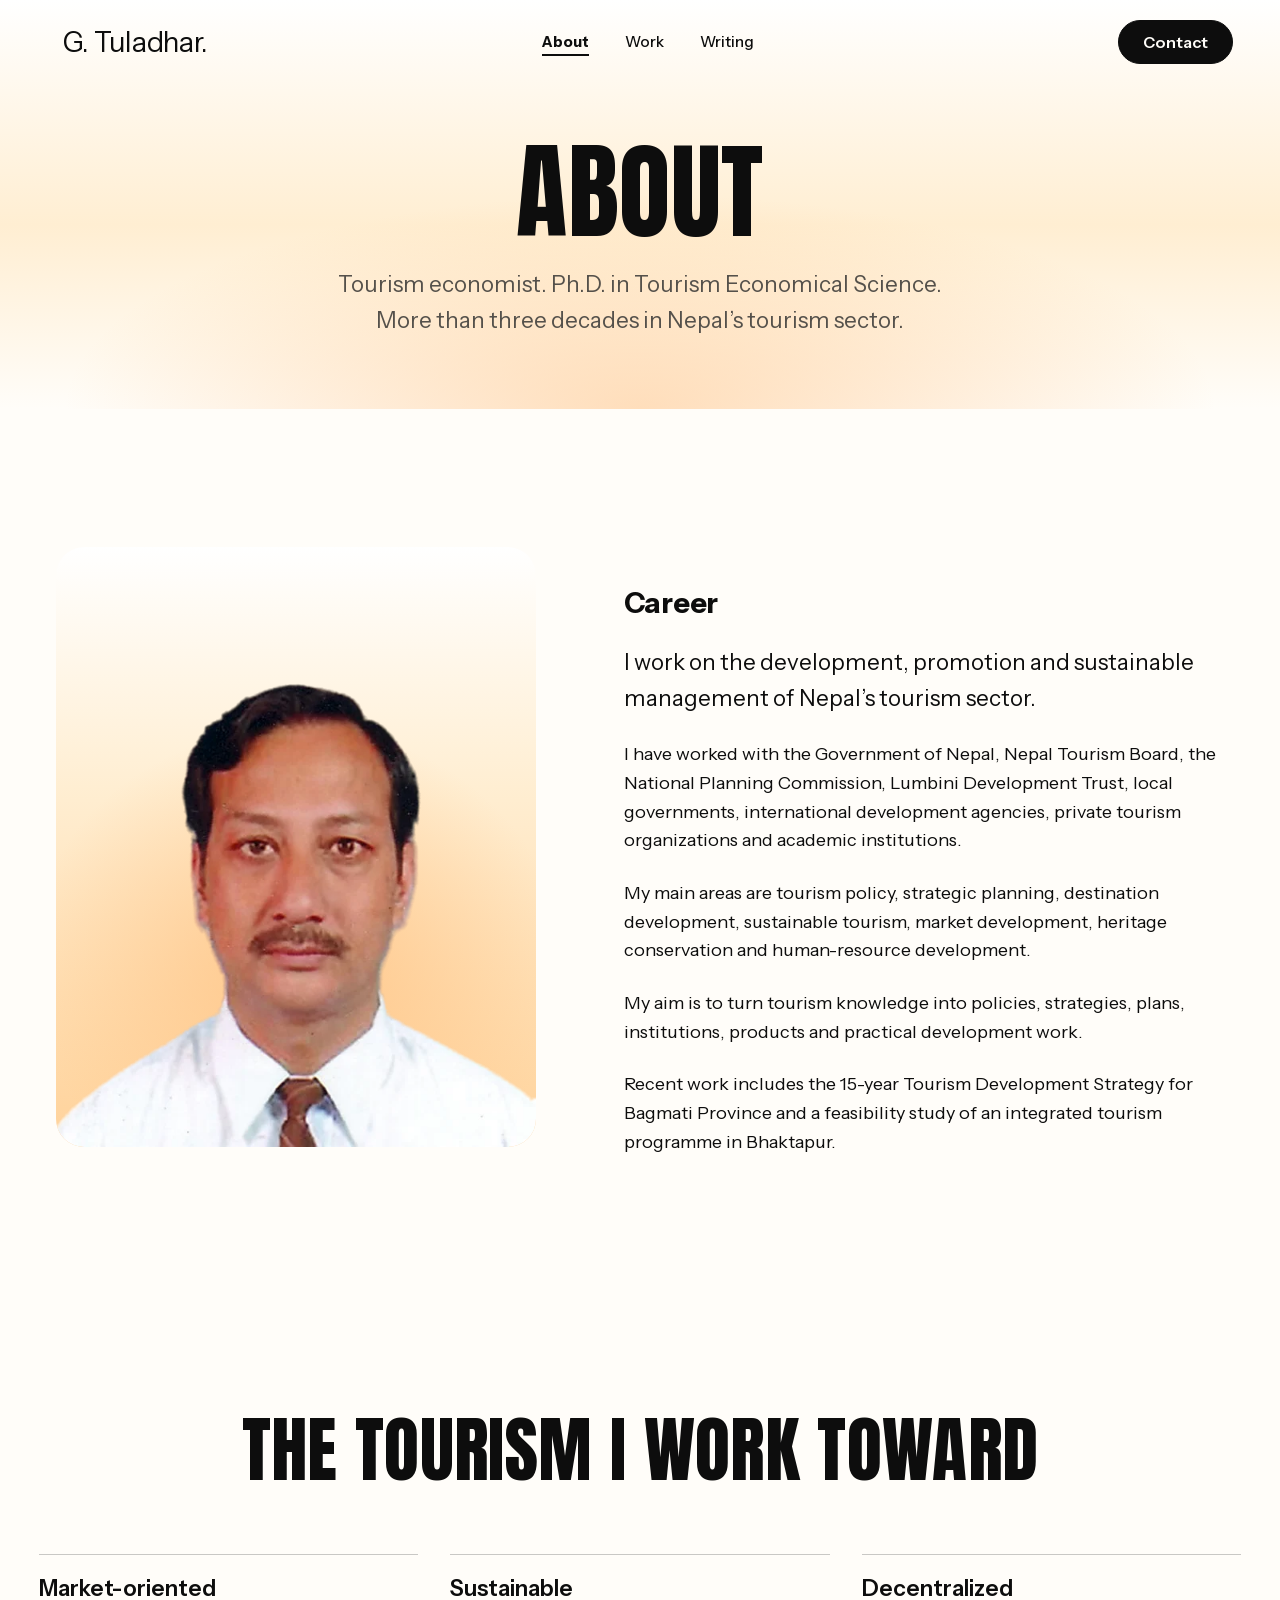
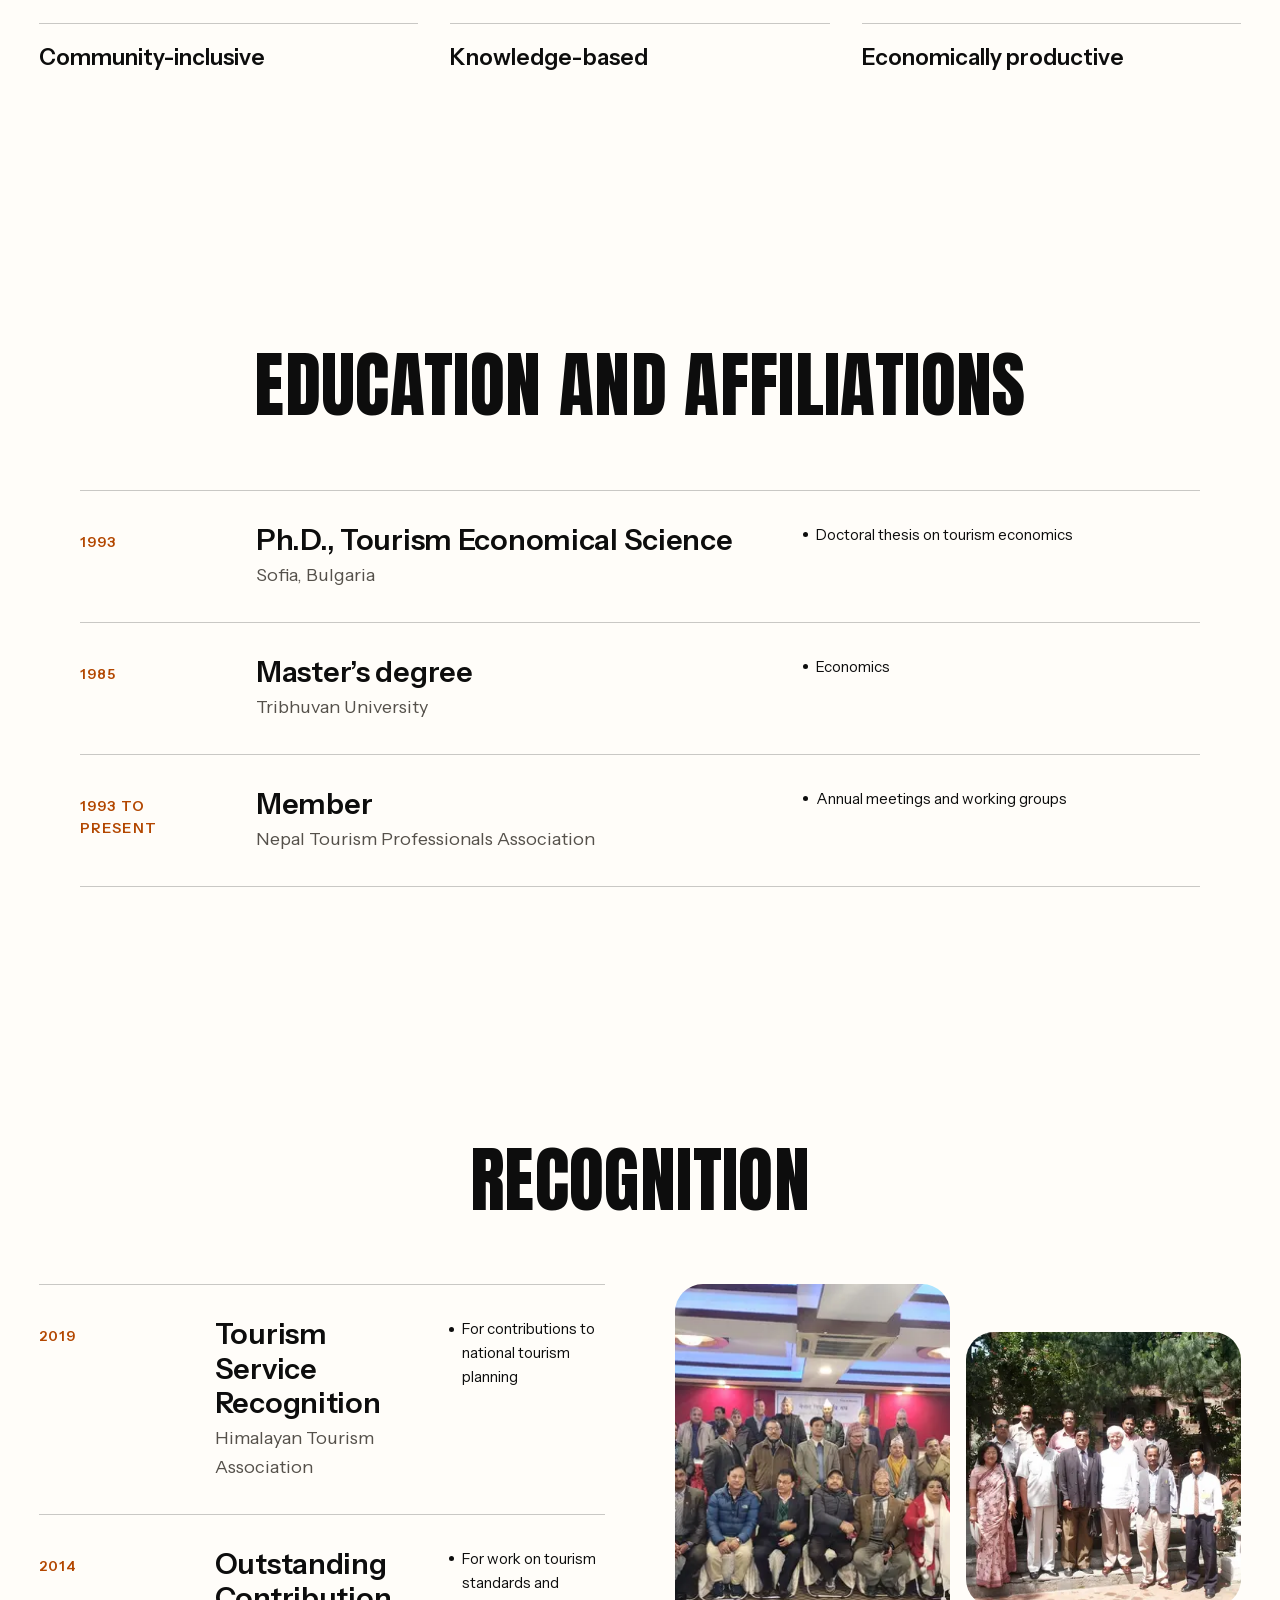
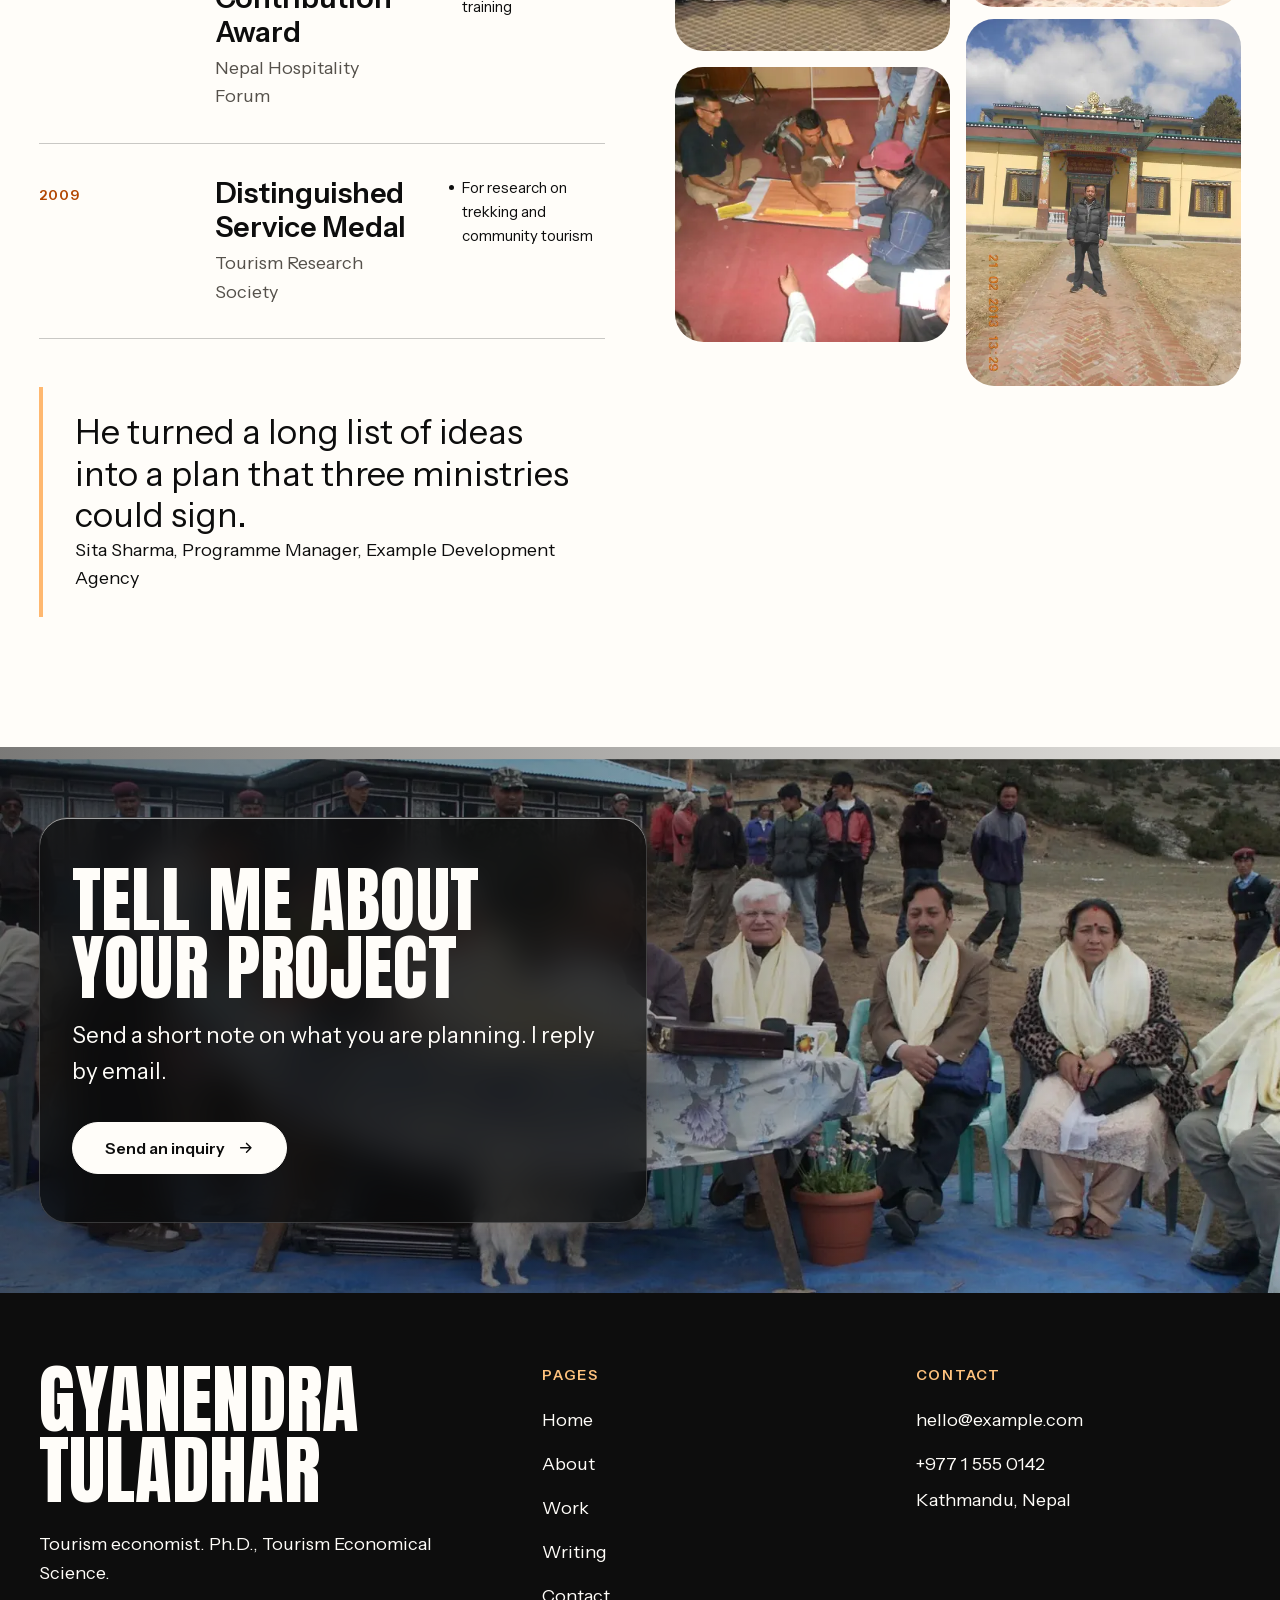
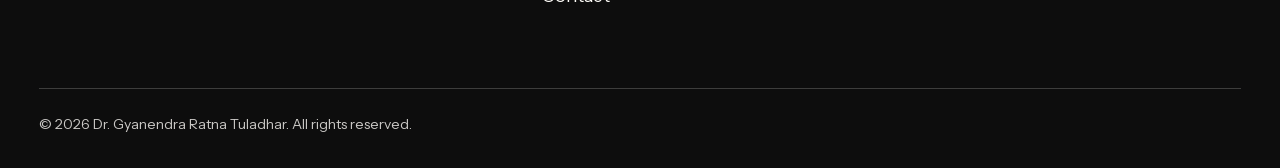
==== about.html @ 7f2c8883 "Created portfolio site" ====
<!doctype html>
<html lang="en">
<head>
<meta charset="utf-8">
<meta name="viewport" content="width=device-width, initial-scale=1">
<title>About | Dr. Gyanendra Ratna Tuladhar</title>
<meta name="description" content="Profile of Dr. Gyanendra Ratna Tuladhar, tourism economist. Ph.D. in Tourism Economical Science, more than three decades in Nepal&#x27;s tourism sector.">
<link rel="canonical" href="https://www.example.com/about.html">
<meta name="theme-color" content="#fbf6e6">
<meta property="og:type" content="website">
<meta property="og:site_name" content="Dr. Gyanendra Ratna Tuladhar">
<meta property="og:title" content="About | Dr. Gyanendra Ratna Tuladhar">
<meta property="og:description" content="Profile of Dr. Gyanendra Ratna Tuladhar, tourism economist. Ph.D. in Tourism Economical Science, more than three decades in Nepal&#x27;s tourism sector.">
<meta property="og:url" content="https://www.example.com/about.html">
<meta property="og:image" content="https://www.example.com/assets/images/og-image.jpg">
<meta property="og:image:width" content="1200">
<meta property="og:image:height" content="630">
<meta property="og:image:alt" content="Dr. Gyanendra Ratna Tuladhar, tourism economist">
<meta name="twitter:card" content="summary_large_image">
<meta name="twitter:title" content="About | Dr. Gyanendra Ratna Tuladhar">
<meta name="twitter:description" content="Profile of Dr. Gyanendra Ratna Tuladhar, tourism economist. Ph.D. in Tourism Economical Science, more than three decades in Nepal&#x27;s tourism sector.">
<meta name="twitter:image" content="https://www.example.com/assets/images/og-image.jpg">
<link rel="icon" href="favicon.ico" sizes="48x48">
<link rel="icon" href="assets/images/favicon.svg" type="image/svg+xml">
<link rel="apple-touch-icon" href="assets/images/apple-touch-icon.png">
<link rel="manifest" href="site.webmanifest">
<link rel="preload" href="assets/fonts/anton-400.woff2" as="font" type="font/woff2" crossorigin>
<link rel="preload" href="assets/fonts/instrument-sans-var.woff2" as="font" type="font/woff2" crossorigin>
<link rel="stylesheet" href="assets/css/tokens.css">
<link rel="stylesheet" href="assets/css/base.css">
<link rel="stylesheet" href="assets/css/layout.css">
<link rel="stylesheet" href="assets/css/components.css">
<link rel="stylesheet" href="assets/css/sections.css">
<link rel="stylesheet" href="assets/css/utilities.css">
<script>document.documentElement.classList.add("js");</script>
<!-- DEMO: sameAs, alumniOf and the example.com domain are placeholders. Replace before launch. -->
<script type="application/ld+json">
{
  "@context": "https://schema.org",
  "@graph": [
    {
      "@type": "Person",
      "@id": "https://www.example.com/#person",
      "name": "Gyanendra Ratna Tuladhar",
      "honorificPrefix": "Dr.",
      "jobTitle": "Tourism economist",
      "image": "https://www.example.com/assets/images/portrait-600.jpg",
      "url": "https://www.example.com/",
      "sameAs": [
        "https://www.linkedin.com/"
      ],
      "alumniOf": {
        "@type": "EducationalOrganization",
        "name": "University in Sofia, Bulgaria"
      },
      "knowsAbout": [
        "Tourism economics",
        "Tourism policy and planning",
        "Ecotourism",
        "Sustainable tourism",
        "Heritage tourism",
        "Destination development",
        "Tourism market research"
      ]
    },
    {
      "@type": "WebSite",
      "@id": "https://www.example.com/#website",
      "url": "https://www.example.com/",
      "name": "Dr. Gyanendra Ratna Tuladhar",
      "inLanguage": "en",
      "publisher": {
        "@id": "https://www.example.com/#person"
      }
    },
    {
      "@type": "AboutPage",
      "@id": "https://www.example.com/about.html#page",
      "url": "https://www.example.com/about.html",
      "name": "About",
      "isPartOf": {
        "@id": "https://www.example.com/#website"
      },
      "about": {
        "@id": "https://www.example.com/#person"
      }
    }
  ]
}
</script>
</head>
<body>
<a class="skip-link" href="#main">Skip to content</a>

<!-- WP: header.php -->
<header class="site-header">
  <div class="site-header__bar">
    <a class="logo" href="index.html" aria-label="G. Tuladhar, home">G. Tuladhar.</a>
    <button class="nav-toggle" type="button" aria-expanded="false" aria-controls="site-menu" data-nav-toggle>
      <span class="nav-toggle__bars" aria-hidden="true"></span>
      <span data-nav-label>Menu</span>
    </button>
    <nav class="nav" id="site-menu" aria-label="Main" data-nav>
      <ul class="nav__list">
          <li><a class="nav__link" href="about.html" aria-current="page">About</a></li>
          <li><a class="nav__link" href="work.html">Work</a></li>
          <li><a class="nav__link" href="writing.html">Writing</a></li>
      </ul>
      <a class="btn btn--primary nav__cta" href="contact.html">Contact</a>
    </nav>
  </div>
</header>
<!-- /WP: header.php -->

<main id="main">

<!-- WP: template-part: page-hero -->
<section class="page-hero">
  <div class="container">
    <h1>About</h1>
    <p class="page-hero__lead">Tourism economist. Ph.D. in Tourism Economical Science. More than three decades in Nepal&rsquo;s tourism sector.</p>
    
  </div>
</section>

<section class="section" aria-labelledby="bio-title">
  <div class="container">
    <div class="bio">
      <div class="portrait-card" data-reveal>
        <picture><source type="image/webp" srcset="assets/images/portrait-cutout-600.webp 600w, assets/images/portrait-cutout-1000.webp 1000w" sizes="(min-width: 960px) 30rem, 90vw"><img class="" src="assets/images/portrait-cutout-600.png" width="1000" height="990" alt="Portrait of Dr. Gyanendra Ratna Tuladhar" loading="lazy" decoding="async"></picture>
      </div>
      <div class="prose prose--left" data-reveal>
        <h2 id="bio-title">Career</h2>
        <p class="lead">I work on the development, promotion and sustainable management of Nepal&rsquo;s tourism sector.</p>
        <p>I have worked with the Government of Nepal, Nepal Tourism Board, the National Planning Commission, Lumbini Development Trust, local governments, international development agencies, private tourism organizations and academic institutions.</p>
        <p>My main areas are tourism policy, strategic planning, destination development, sustainable tourism, market development, heritage conservation and human-resource development.</p>
        <p>My aim is to turn tourism knowledge into policies, strategies, plans, institutions, products and practical development work.</p>
        <p>Recent work includes the 15-year Tourism Development Strategy for Bagmati Province and a feasibility study of an integrated tourism programme in Bhaktapur.</p>
      </div>
    </div>
  </div>
</section>

<section class="section" aria-labelledby="model-title">
  <div class="container">
    <div class="section-head" data-reveal>
      <h2 id="model-title">The tourism I work toward</h2>
    </div>
    <ul class="principles" data-reveal-group>
      <li>Market-oriented</li>
      <li>Sustainable</li>
      <li>Decentralized</li>
      <li>Community-inclusive</li>
      <li>Knowledge-based</li>
      <li>Economically productive</li>
    </ul>
  </div>
</section>

<section class="section" aria-labelledby="education-title">
  <div class="container container--narrow">
    <div class="section-head" data-reveal>
      <h2 id="education-title">Education and affiliations</h2>
    </div>
    <!-- WP: dynamic (education loop) -->
<ol class="exp" data-reveal-group>
  <li class="exp__row">
    <p class="exp__period"><!-- DEMO -->1993</p>
    <div>
      <h3 class="exp__role">Ph.D., Tourism Economical Science</h3>
      <p class="exp__org">Sofia, Bulgaria</p>
    </div>
    <ul class="exp__tags">
      <li>Doctoral thesis on tourism economics</li>
    </ul>
  </li>
  <li class="exp__row">
    <p class="exp__period"><!-- DEMO -->1985</p>
    <div>
      <h3 class="exp__role">Master&rsquo;s degree</h3>
      <p class="exp__org">Tribhuvan University</p>
    </div>
    <ul class="exp__tags">
      <li>Economics</li>
    </ul>
  </li>
  <li class="exp__row">
    <p class="exp__period"><!-- DEMO -->1993 to present</p>
    <div>
      <h3 class="exp__role">Member</h3>
      <p class="exp__org">Nepal Tourism Professionals Association</p>
    </div>
    <ul class="exp__tags">
      <li>Annual meetings and working groups</li>
    </ul>
  </li>
</ol>
  </div>
</section>

<section class="section" aria-labelledby="recognition-title">
  <div class="container">
    <div class="section-head" data-reveal>
      <h2 id="recognition-title">Recognition</h2>
    </div>
    <div class="recognition">
      <div>
        <!-- WP: dynamic (recognition loop) -->
<ol class="exp" data-reveal-group>
  <li class="exp__row">
    <p class="exp__period"><!-- DEMO -->2019</p>
    <div>
      <h3 class="exp__role">Tourism Service Recognition</h3>
      <p class="exp__org">Himalayan Tourism Association</p>
    </div>
    <ul class="exp__tags">
      <li>For contributions to national tourism planning</li>
    </ul>
  </li>
  <li class="exp__row">
    <p class="exp__period"><!-- DEMO -->2014</p>
    <div>
      <h3 class="exp__role">Outstanding Contribution Award</h3>
      <p class="exp__org">Nepal Hospitality Forum</p>
    </div>
    <ul class="exp__tags">
      <li>For work on tourism standards and training</li>
    </ul>
  </li>
  <li class="exp__row">
    <p class="exp__period"><!-- DEMO -->2009</p>
    <div>
      <h3 class="exp__role">Distinguished Service Medal</h3>
      <p class="exp__org">Tourism Research Society</p>
    </div>
    <ul class="exp__tags">
      <li>For research on trekking and community tourism</li>
    </ul>
  </li>
</ol>
        <!-- WP: dynamic (testimonials) -->
        <figure class="quote" data-reveal>
          <blockquote><p><!-- DEMO -->He turned a long list of ideas into a plan that three ministries could sign.</p></blockquote>
          <figcaption><!-- DEMO -->Sita Sharma, <!-- DEMO -->Programme Manager, Example Development Agency</figcaption>
        </figure>
      </div>
      <div class="mosaic" data-reveal-group>
        <figure class="figure"><picture><source type="image/webp" srcset="assets/images/agm-group-480.webp 480w, assets/images/agm-group-960.webp 960w, assets/images/agm-group-1600.webp 1600w" sizes="(min-width: 960px) 22vw, 45vw"><img src="assets/images/agm-group-960.jpg" width="1600" height="1200" alt="Large group posing together in a meeting hall" loading="lazy" decoding="async"></picture></figure>
        <figure class="figure"><picture><source type="image/webp" srcset="assets/images/garden-group-480.webp 480w, assets/images/garden-group-960.webp 960w, assets/images/garden-group-1600.webp 1600w" sizes="(min-width: 960px) 22vw, 45vw"><img src="assets/images/garden-group-960.jpg" width="1600" height="1200" alt="Group of men and women standing in a garden" loading="lazy" decoding="async"></picture></figure>
        <figure class="figure"><picture><source type="image/webp" srcset="assets/images/planning-cards-480.webp 480w, assets/images/planning-cards-960.webp 960w, assets/images/planning-cards-1600.webp 1600w" sizes="(min-width: 960px) 22vw, 45vw"><img src="assets/images/planning-cards-960.jpg" width="1600" height="1200" alt="Participants arranging cards on the floor during a planning session" loading="lazy" decoding="async"></picture></figure>
        <figure class="figure"><picture><source type="image/webp" srcset="assets/images/monastery-front-480.webp 480w, assets/images/monastery-front-960.webp 960w, assets/images/monastery-front-1200.webp 1200w" sizes="(min-width: 960px) 22vw, 45vw"><img src="assets/images/monastery-front-960.jpg" width="1200" height="1600" alt="Man standing in front of a monastery building" loading="lazy" decoding="async"></picture></figure>
      </div>
    </div>
  </div>
</section>

<!-- WP: template-part: cta-band -->
<section class="cta on-dark" aria-labelledby="cta-title">
  <div class="cta__bg" aria-hidden="true">
    <picture><source type="image/webp" srcset="assets/images/mountain-ceremony-480.webp 480w, assets/images/mountain-ceremony-960.webp 960w, assets/images/mountain-ceremony-1600.webp 1600w" sizes="100vw"><img src="assets/images/mountain-ceremony-960.jpg" width="1600" height="1200" alt="" loading="lazy" decoding="async"></picture>
  </div>
  <div class="container">
    <div class="cta__panel glass glass--dark" data-reveal>
      <h2 id="cta-title">Tell me about your project</h2>
      <p>Send a short note on what you are planning. I reply by email.</p>
      <a class="btn btn--cream" href="contact.html">Send an inquiry <svg class="btn__arrow" viewBox="0 0 24 24" fill="none" stroke="currentColor" stroke-width="2" stroke-linecap="round" stroke-linejoin="round" aria-hidden="true"><path d="M5 12h14M13 6l6 6-6 6"/></svg></a>
    </div>
  </div>
</section>

</main>

<!-- WP: footer.php -->
<footer class="site-footer">
  <div class="container">
    <div class="site-footer__grid">
      <div>
        <p class="site-footer__name">Gyanendra<br>Tuladhar</p>
        <p class="u-mt-5">Tourism economist. Ph.D., Tourism Economical Science.</p>
      </div>
      <div>
        <p class="site-footer__title">Pages</p>
        <ul class="site-footer__list">
          <li><a href="index.html">Home</a></li>
          <li><a href="about.html">About</a></li>
          <li><a href="work.html">Work</a></li>
          <li><a href="writing.html">Writing</a></li>
          <li><a href="contact.html">Contact</a></li>
        </ul>
      </div>
      <div>
        <p class="site-footer__title">Contact</p>
        <!-- WP: dynamic (contact details) -->
        <ul class="site-footer__list">
          <li><a href="mailto:hello@example.com"><!-- DEMO -->hello@example.com</a></li>
          <li><a href="tel:+97715550142"><!-- DEMO -->+977 1 555 0142</a></li>
          <li><!-- DEMO -->Kathmandu, Nepal</li>
        </ul>
      </div>
    </div>
    <p class="site-footer__legal">&copy; 2026 Dr. Gyanendra Ratna Tuladhar. All rights reserved.</p>
  </div>
</footer>
<!-- /WP: footer.php -->

<script src="assets/js/nav.js" defer></script>
<script src="assets/js/reveal.js" defer></script>
<script src="assets/js/motion.js" defer></script>
</body>
</html>
---- assets/css/tokens.css ----
/* tokens.css: every color, size, space, radius and motion value lives here. */

@font-face {
  font-family: "Anton";
  src: url("../fonts/anton-400.woff2") format("woff2");
  font-weight: 400;
  font-style: normal;
  font-display: swap;
}

@font-face {
  font-family: "Instrument Sans";
  src: url("../fonts/instrument-sans-var.woff2") format("woff2");
  font-weight: 400 700;
  font-style: normal;
  font-display: swap;
}

:root {
  /* Color: white canvas, black ink and a saffron glow, as in the reference */
  --c-ink: #0d0d0d;
  --c-ink-soft: #55514b;
  --c-cream: #fffdf9;
  --c-cream-2: #fbf3e6;
  --c-glow-1: #ffeed2;
  --c-glow-2: #ffd29a;
  --c-glow-3: #ffb870;
  --c-butter: #ffc27d;
  --c-accent: #b34700;
  --c-line: rgba(13, 13, 13, 0.12);
  --c-line-strong: rgba(13, 13, 13, 0.22);
  --c-focus: #0d0d0d;
  --c-error: #a3170f;
  --c-success: #1d5c2f;

  /* Glass: opacity is set high enough to keep text at 4.5:1 or better over snow, sky or dark photos */
  --glass-light: rgba(255, 253, 249, 0.72);
  --glass-light-solid: #fbf6ec;
  --glass-dark: rgba(13, 13, 13, 0.74);
  --glass-dark-solid: #1b1a18;
  --glass-border-light: rgba(255, 255, 255, 0.75);
  --glass-border-dark: rgba(255, 255, 255, 0.18);
  --glass-blur: blur(18px) saturate(1.4);
  --glass-shadow: 0 1px 0 rgba(255, 255, 255, 0.6) inset, 0 6px 20px rgba(60, 30, 0, 0.08), 0 20px 48px rgba(60, 30, 0, 0.1);

  /* Type families */
  --font-display: "Anton", "Impact", "Arial Narrow Bold", sans-serif;
  --font-accent: var(--font-text);
  --font-text: "Instrument Sans", system-ui, -apple-system, "Segoe UI", sans-serif;

  /* Type scale (fluid) */
  --fs-caption: 0.875rem;
  --fs-body: clamp(1rem, 0.96rem + 0.2vw, 1.125rem);
  --fs-lead: clamp(1.125rem, 1.04rem + 0.45vw, 1.4rem);
  --fs-h3: clamp(1.3rem, 1.15rem + 0.8vw, 1.9rem);
  --fs-h2: clamp(2.5rem, 1.6rem + 3.6vw, 4.75rem);
  --fs-h1-page: clamp(3.25rem, 1.8rem + 6vw, 7rem);
  --fs-hello: clamp(2.6rem, 0.5rem + 9.8vw, 10.5rem);
  --fs-name: clamp(2.9rem, 0.8rem + 8.2vw, 6.75rem);
  --fs-role: clamp(1.9rem, 1rem + 3.6vw, 3.9rem);
  --fs-stat: clamp(3.5rem, 2rem + 4.6vw, 6rem);
  --fs-num: clamp(2.75rem, 2rem + 2.4vw, 4rem);

  --lh-tight: 0.95;
  --lh-body: 1.6;
  --measure: 66ch;

  /* Spacing (4px base) */
  --s-1: 0.25rem;
  --s-2: 0.5rem;
  --s-3: 0.75rem;
  --s-4: 1rem;
  --s-5: 1.5rem;
  --s-6: 2rem;
  --s-7: 3rem;
  --s-8: clamp(3rem, 2rem + 3vw, 5.5rem);
  --s-9: clamp(4.5rem, 2.5rem + 7vw, 9rem);
  --gutter: clamp(1rem, 0.5rem + 2.4vw, 3rem);
  --container: 1360px;

  /* Radii */
  --r-sm: 8px;
  --r-md: 16px;
  --r-lg: 28px;
  --r-arch: 999px 999px 24px 24px;
  --r-pill: 999px;

  /* Motion */
  --ease-out: cubic-bezier(0.23, 1, 0.32, 1);
  --ease-in-out: cubic-bezier(0.77, 0, 0.175, 1);
  --dur-micro: 140ms;
  --dur-ui: 200ms;
  --dur-reveal: 800ms;
  --reveal-shift: 40px;

  /* Layout */
  --header-h: 72px;
  --tap: 44px;
}
---- assets/css/base.css ----
/* base.css: reset, element defaults, focus, reduced motion. */

*,
*::before,
*::after {
  box-sizing: border-box;
}

html {
  -webkit-text-size-adjust: 100%;
  text-size-adjust: 100%;
  scroll-padding-top: calc(var(--header-h) + var(--s-5));
}

body {
  margin: 0;
  min-height: 100vh;
  background: var(--c-cream);
  color: var(--c-ink);
  font-family: var(--font-text);
  font-size: var(--fs-body);
  line-height: var(--lh-body);
  -webkit-font-smoothing: antialiased;
  text-rendering: optimizeLegibility;
  overflow-x: clip;
}

body.is-menu-open {
  overflow: hidden;
}

h1,
h2,
h3,
h4,
p,
ul,
ol,
figure,
blockquote,
dl,
dd {
  margin: 0;
}

ul,
ol {
  padding: 0;
  list-style: none;
}

h1,
h2 {
  font-family: var(--font-display);
  font-weight: 400;
  text-transform: uppercase;
  line-height: var(--lh-tight);
  letter-spacing: 0.005em;
}

h3,
h4 {
  font-family: var(--font-text);
  font-weight: 600;
  line-height: 1.2;
  letter-spacing: -0.01em;
}

h3 {
  font-size: var(--fs-h3);
}

img,
picture,
svg {
  display: block;
  max-width: 100%;
}

img {
  height: auto;
}

a {
  color: inherit;
  text-decoration: none;
}

button,
input,
select,
textarea {
  font: inherit;
  color: inherit;
}

button {
  cursor: pointer;
}

:focus-visible {
  outline: 3px solid var(--c-focus);
  outline-offset: 3px;
  border-radius: 4px;
}

.on-dark :focus-visible,
.glass--dark :focus-visible {
  outline-color: var(--c-cream);
}

::selection {
  background: var(--c-butter);
  color: var(--c-ink);
}

[hidden] {
  display: none !important;
}

/* Scroll reveal: content stays visible unless the .js class is present */
.js [data-reveal],
.js [data-reveal-group] > * {
  opacity: 0;
  transform: translateY(var(--reveal-shift));
  transition: opacity var(--dur-reveal) var(--ease-out), transform var(--dur-reveal) var(--ease-out);
}

.js [data-reveal].is-visible,
.js [data-reveal-group].is-visible > * {
  opacity: 1;
  transform: none;
}

.js [data-reveal-group] > :nth-child(2) { transition-delay: 120ms; }
.js [data-reveal-group] > :nth-child(3) { transition-delay: 240ms; }
.js [data-reveal-group] > :nth-child(4) { transition-delay: 360ms; }
.js [data-reveal-group] > :nth-child(5) { transition-delay: 480ms; }
.js [data-reveal-group] > :nth-child(n + 6) { transition-delay: 600ms; }

@media (prefers-reduced-motion: reduce) {
  html {
    scroll-behavior: auto;
  }

  *,
  *::before,
  *::after {
    animation-duration: 0.01ms !important;
    animation-delay: 0s !important;
    animation-iteration-count: 1 !important;
    scroll-behavior: auto !important;
  }

  .js [data-reveal],
  .js [data-reveal-group] > * {
    transform: none;
    transition: opacity 120ms var(--ease-out);
    transition-delay: 0ms;
  }
}
---- assets/css/layout.css ----
/* layout.css: containers, spacing and page-level grids. No component styling here. */

.container {
  width: 100%;
  max-width: calc(var(--container) + var(--gutter) * 2);
  margin-inline: auto;
  padding-inline: var(--gutter);
}

.container--narrow {
  max-width: calc(1120px + var(--gutter) * 2);
}

.section {
  padding-block: var(--s-9);
  position: relative;
}

.section--tight {
  padding-block: var(--s-8);
}

.section--sand {
  background: var(--c-cream-2);
}

/* Footer layout */
.site-footer__grid {
  display: grid;
  gap: var(--s-7);
}

@media (min-width: 880px) {
  .site-footer__grid {
    grid-template-columns: 1.4fr 1fr 1fr;
    align-items: start;
  }
}
---- assets/css/components.css ----
/* components.css: reusable parts. Each block maps to a WordPress template part. */

/* ---------- Skip link ---------- */
.skip-link {
  position: fixed;
  top: var(--s-3);
  left: var(--s-3);
  z-index: 100;
  padding: var(--s-3) var(--s-5);
  min-height: var(--tap);
  background: var(--c-ink);
  color: var(--c-cream);
  border-radius: var(--r-pill);
  font-weight: 600;
  transform: translateY(-200%);
}

.skip-link:focus {
  transform: none;
}

/* ---------- Glass surface ---------- */
.glass {
  position: relative;
  background: var(--glass-light-solid);
  border: 1px solid var(--glass-border-light);
  box-shadow: var(--glass-shadow);
  border-radius: var(--r-md);
}

.glass--dark {
  background: var(--glass-dark-solid);
  border-color: var(--glass-border-dark);
  color: var(--c-cream);
}

@supports (backdrop-filter: blur(1px)) or (-webkit-backdrop-filter: blur(1px)) {
  .glass {
    background: var(--glass-light);
    -webkit-backdrop-filter: var(--glass-blur);
    backdrop-filter: var(--glass-blur);
  }

  .glass--dark {
    background: var(--glass-dark);
  }
}

/* ---------- Buttons and links ---------- */
.btn {
  display: inline-flex;
  align-items: center;
  justify-content: center;
  gap: var(--s-3);
  min-height: 52px;
  padding: 0 var(--s-6);
  border: 1px solid var(--c-ink);
  border-radius: var(--r-pill);
  font-weight: 600;
  font-size: 1rem;
  line-height: 1;
  white-space: nowrap;
  transition: transform var(--dur-micro) var(--ease-out);
}

.btn:active {
  transform: scale(0.97);
}

.btn--primary {
  background: var(--c-ink);
  color: var(--c-cream);
}

.btn--primary .btn__arrow {
  transition: transform var(--dur-ui) var(--ease-out);
}

.btn--ghost {
  background: transparent;
  color: inherit;
  border-color: currentColor;
}

.btn--cream {
  background: var(--c-cream);
  color: var(--c-ink);
  border-color: var(--c-cream);
}

.btn[disabled],
.btn[aria-disabled="true"] {
  opacity: 0.6;
  cursor: progress;
}

.link {
  position: relative;
  display: inline-flex;
  align-items: center;
  gap: var(--s-2);
  min-height: var(--tap);
  font-weight: 600;
}

.link::after {
  content: "";
  position: absolute;
  left: 0;
  right: 0;
  bottom: 9px;
  height: 1.5px;
  background: currentColor;
  transform-origin: left center;
  transform: scaleX(0.35);
  transition: transform var(--dur-ui) var(--ease-out);
}

.link:focus-visible::after {
  transform: scaleX(1);
}

.btn__arrow,
.link__arrow {
  width: 1.1em;
  height: 1.1em;
  flex: none;
}

@media (hover: hover) and (pointer: fine) {
  .btn--primary:hover,
  .btn--ghost:hover,
  .btn--cream:hover {
    transform: translateY(-2px);
  }

  .btn--primary:hover .btn__arrow {
    transform: translateX(4px);
  }

  .btn:active {
    transform: scale(0.97);
  }

  .link:hover::after {
    transform: scaleX(1);
  }
}

/* ---------- Header and navigation ---------- */
.site-header {
  position: sticky;
  top: 0;
  z-index: 50;
  padding: var(--s-3) var(--gutter) 0;
}

.site-header__bar {
  position: relative;
  display: flex;
  align-items: center;
  justify-content: space-between;
  gap: var(--s-4);
  max-width: var(--container);
  min-height: 60px;
  margin-inline: auto;
  padding: var(--s-2) var(--s-2) var(--s-2) var(--s-5);
}

/* Glass lives on a pseudo-element so the fixed mobile menu is not trapped inside a filtered ancestor.
   It is transparent at the top of the page and fades in once the page scrolls. */
.site-header__bar::before {
  content: "";
  position: absolute;
  inset: 0;
  z-index: 0;
  border-radius: var(--r-pill);
  background: var(--glass-light-solid);
  border: 1px solid var(--glass-border-light);
  box-shadow: var(--glass-shadow);
  opacity: 0;
  transition: opacity var(--dur-ui) var(--ease-out);
}

@supports (backdrop-filter: blur(1px)) or (-webkit-backdrop-filter: blur(1px)) {
  .site-header__bar::before {
    background: var(--glass-light);
    -webkit-backdrop-filter: var(--glass-blur);
    backdrop-filter: var(--glass-blur);
  }
}

.site-header.is-scrolled .site-header__bar::before,
html:not(.js) .site-header__bar::before {
  opacity: 1;
}

.logo {
  position: relative;
  z-index: 2;
  display: inline-flex;
  align-items: center;
  min-height: var(--tap);
  font-family: var(--font-accent);
  font-style: normal;
  font-size: 1.75rem;
  line-height: 1;
  letter-spacing: -0.01em;
}

.nav-toggle {
  position: relative;
  z-index: 2;
  display: inline-flex;
  align-items: center;
  gap: var(--s-2);
  min-width: var(--tap);
  min-height: var(--tap);
  padding: 0 var(--s-4);
  border: 1px solid var(--c-ink);
  border-radius: var(--r-pill);
  background: transparent;
  font-weight: 600;
  transition: transform var(--dur-micro) var(--ease-out);
}

.nav-toggle:active {
  transform: scale(0.97);
}

.nav-toggle__bars {
  position: relative;
  display: block;
  width: 18px;
  height: 10px;
}

.nav-toggle__bars::before,
.nav-toggle__bars::after {
  content: "";
  position: absolute;
  left: 0;
  right: 0;
  height: 2px;
  background: currentColor;
  transition: transform var(--dur-ui) var(--ease-out);
}

.nav-toggle__bars::before { top: 0; }
.nav-toggle__bars::after { bottom: 0; }

.nav-toggle[aria-expanded="true"] .nav-toggle__bars::before {
  transform: translateY(4px) rotate(45deg);
}

.nav-toggle[aria-expanded="true"] .nav-toggle__bars::after {
  transform: translateY(-4px) rotate(-45deg);
}

/* Mobile: full-screen glass panel */
.nav {
  position: fixed;
  inset: 0;
  z-index: 1;
  display: flex;
  flex-direction: column;
  justify-content: center;
  padding: calc(var(--header-h) + var(--s-6)) var(--gutter) var(--s-8);
  background: var(--glass-light-solid);
  visibility: hidden;
  opacity: 0;
  transform: translateY(8px);
  transition: opacity var(--dur-ui) var(--ease-out), transform var(--dur-ui) var(--ease-out), visibility 0s var(--ease-out) var(--dur-ui);
}

@supports (backdrop-filter: blur(1px)) or (-webkit-backdrop-filter: blur(1px)) {
  .nav {
    background: rgba(255, 253, 249, 0.82);
    -webkit-backdrop-filter: blur(28px) saturate(1.4);
    backdrop-filter: blur(28px) saturate(1.4);
  }
}

.nav.is-open {
  visibility: visible;
  opacity: 1;
  transform: none;
  transition-delay: 0s;
}

.nav__list {
  display: flex;
  flex-direction: column;
  gap: var(--s-2);
}

.nav__link {
  position: relative;
  display: inline-flex;
  align-items: center;
  min-height: var(--tap);
  font-family: var(--font-display);
  font-size: clamp(3rem, 16vw, 5rem);
  text-transform: uppercase;
  line-height: 1.05;
}

.nav__link[aria-current="page"]::after {
  content: "";
  position: absolute;
  left: 0;
  right: 0;
  bottom: 0;
  height: 4px;
  background: var(--c-glow-3);
}

.nav__cta {
  margin-top: var(--s-6);
  align-self: flex-start;
}

.nav__cta[aria-current="page"] {
  box-shadow: 0 0 0 3px var(--c-cream), 0 0 0 5px var(--c-ink);
}

/* No-JS: keep the nav reachable on small screens */
html:not(.js) .nav {
  position: static;
  visibility: visible;
  opacity: 1;
  transform: none;
  padding: var(--s-3) 0 0;
  background: none;
  -webkit-backdrop-filter: none;
  backdrop-filter: none;
}

html:not(.js) .site-header__bar {
  flex-wrap: wrap;
}

html:not(.js) .nav-toggle {
  display: none;
}

html:not(.js) .nav__list {
  flex-direction: row;
  flex-wrap: wrap;
}

html:not(.js) .nav__link {
  font-family: var(--font-text);
  font-size: 1rem;
  font-weight: 600;
  text-transform: none;
  padding-inline: var(--s-3);
}

@media (min-width: 880px) {
  .site-header__bar,
  html:not(.js) .site-header__bar {
    display: grid;
    grid-template-columns: 1fr auto 1fr;
    flex-wrap: nowrap;
  }

  .nav-toggle {
    display: none;
  }

  /* The nav wrapper disappears so the links centre and the button sits right, as in the reference */
  .nav,
  html:not(.js) .nav {
    display: contents;
    visibility: visible;
    opacity: 1;
    transform: none;
    transition: none;
  }

  .nav__list,
  html:not(.js) .nav__list {
    position: relative;
    z-index: 2;
    flex-direction: row;
    flex-wrap: nowrap;
    gap: var(--s-1);
    grid-column: 2;
  }

  .nav__link,
  html:not(.js) .nav__link {
    padding: 0 var(--s-4);
    font-family: var(--font-text);
    font-size: 0.9375rem;
    font-weight: 500;
    text-transform: none;
  }

  .nav__link[aria-current="page"] {
    font-weight: 700;
  }

  .nav__link[aria-current="page"]::after {
    left: var(--s-4);
    right: var(--s-4);
    bottom: 8px;
    height: 2px;
    background: var(--c-ink);
  }

  .nav__cta {
    position: relative;
    z-index: 2;
    grid-column: 3;
    justify-self: end;
    margin-top: 0;
    min-height: var(--tap);
    padding-inline: var(--s-5);
  }
}

/* ---------- Footer ---------- */
.site-footer {
  background: var(--c-ink);
  color: var(--c-cream);
  padding-block: var(--s-8) var(--s-6);
}

.site-footer__name {
  font-family: var(--font-display);
  font-size: clamp(2.5rem, 1.5rem + 4vw, 5rem);
  text-transform: uppercase;
  line-height: var(--lh-tight);
}

.site-footer__title {
  margin-bottom: var(--s-3);
  font-size: var(--fs-caption);
  font-weight: 600;
  letter-spacing: 0.12em;
  text-transform: uppercase;
  color: var(--c-butter);
}

.site-footer__list a {
  display: inline-flex;
  align-items: center;
  min-height: var(--tap);
}

.site-footer__legal {
  margin-top: var(--s-8);
  padding-top: var(--s-5);
  border-top: 1px solid rgba(255, 253, 249, 0.2);
  font-size: var(--fs-caption);
  color: rgba(255, 253, 249, 0.78);
}

/* ---------- Section head (centred, as in the reference) ---------- */
.section-head {
  margin-bottom: var(--s-8);
  text-align: center;
}

.section-head h2 {
  font-size: var(--fs-h2);
}

.section-head__lead {
  max-width: 46ch;
  margin: var(--s-4) auto 0;
  font-size: var(--fs-lead);
  color: var(--c-ink-soft);
}

.eyebrow {
  margin-bottom: var(--s-3);
  font-size: var(--fs-caption);
  font-weight: 600;
  letter-spacing: 0.12em;
  text-transform: uppercase;
  color: var(--c-accent);
}

.accent {
  font-family: var(--font-accent);
  font-style: normal;
  font-weight: 400;
  text-transform: none;
  letter-spacing: -0.01em;
}

/* ---------- Stat ---------- */
.stat {
  min-width: 0;
}

.stat__figure {
  font-family: var(--font-display);
  font-size: var(--fs-stat);
  line-height: 0.95;
}

.stat__label {
  margin-top: var(--s-2);
  max-width: 22ch;
  color: var(--c-ink-soft);
}

/* ---------- Project card (carousel, uniform size) ---------- */
.project-card {
  position: relative;
  display: block;
  aspect-ratio: 4 / 5;
  overflow: hidden;
  border-radius: var(--r-lg);
  background: var(--c-ink);
  color: var(--c-cream);
}

.project-card__media,
.project-card__media img {
  position: absolute;
  inset: 0;
  width: 100%;
  height: 100%;
  object-fit: cover;
}

.project-card__media img {
  transition: transform 280ms var(--ease-out);
  -webkit-user-drag: none;
  user-select: none;
}

.project-card__panel {
  position: absolute;
  left: var(--s-3);
  right: var(--s-3);
  bottom: var(--s-3);
  display: grid;
  gap: var(--s-1);
  padding: var(--s-4);
  border-radius: var(--r-md);
}

.project-card__meta {
  font-size: var(--fs-caption);
  font-weight: 600;
  letter-spacing: 0.08em;
  text-transform: uppercase;
  color: var(--c-butter);
}

.project-card__title {
  font-size: 1.2rem;
  line-height: 1.25;
}

@media (hover: hover) and (pointer: fine) {
  .project-card:hover .project-card__media img {
    transform: scale(1.04);
  }
}

/* ---------- Carousel: auto-moving, draggable, loops ---------- */
.carousel {
  position: relative;
}

.carousel__viewport {
  overflow-x: auto;
  scroll-snap-type: x mandatory;
  scrollbar-width: thin;
  padding-inline: var(--gutter);
}

.carousel__track {
  display: flex;
  gap: var(--s-5);
  width: max-content;
}

.carousel__item {
  flex: none;
  width: min(78vw, 340px);
  scroll-snap-align: start;
}

.carousel.is-active .carousel__viewport {
  overflow: hidden;
  padding-inline: 0;
  cursor: grab;
  touch-action: pan-y;
  -webkit-mask-image: linear-gradient(90deg, transparent, #000 6%, #000 94%, transparent);
  mask-image: linear-gradient(90deg, transparent, #000 6%, #000 94%, transparent);
}

.carousel.is-dragging .carousel__viewport {
  cursor: grabbing;
}

.carousel.is-active .carousel__track {
  will-change: transform;
}

.carousel__controls {
  display: none;
  justify-content: center;
  gap: var(--s-3);
  margin-top: var(--s-6);
}

.carousel.is-active .carousel__controls {
  display: flex;
}

.icon-btn {
  display: inline-grid;
  place-items: center;
  width: 48px;
  height: 48px;
  border: 1px solid var(--c-ink);
  border-radius: 50%;
  background: transparent;
  transition: transform var(--dur-micro) var(--ease-out);
}

.icon-btn:active {
  transform: scale(0.94);
}

.icon-btn svg {
  width: 20px;
  height: 20px;
}

.icon-btn .icon-play { display: none; }
.icon-btn[aria-pressed="true"] .icon-play { display: block; }
.icon-btn[aria-pressed="true"] .icon-pause { display: none; }

@media (hover: hover) and (pointer: fine) {
  .icon-btn:hover {
    transform: translateY(-2px);
  }
}

/* ---------- Post card (writing) ---------- */
.post-card {
  position: relative;
  display: grid;
  gap: var(--s-4);
  align-content: start;
}

.post-card__media {
  aspect-ratio: 3 / 2;
  border-radius: var(--r-lg);
}

.post-card__media img {
  transition: transform 280ms var(--ease-out);
}

.post-card__meta {
  font-size: var(--fs-caption);
  font-weight: 600;
  letter-spacing: 0.08em;
  text-transform: uppercase;
  color: var(--c-accent);
}

.post-card__title {
  font-size: 1.35rem;
  line-height: 1.25;
}

.post-card__title a::after {
  content: "";
  position: absolute;
  inset: 0;
}

.post-card__excerpt {
  color: var(--c-ink-soft);
}

@media (hover: hover) and (pointer: fine) {
  .post-card:hover .post-card__media img {
    transform: scale(1.04);
  }

  .post-card:hover .post-card__title {
    text-decoration: underline;
    text-decoration-thickness: 2px;
    text-underline-offset: 5px;
  }
}

/* ---------- Experience rows (period | role | details) ---------- */
.exp {
  border-bottom: 1px solid var(--c-line-strong);
}

.exp__row {
  display: grid;
  gap: var(--s-3);
  padding-block: var(--s-6);
  border-top: 1px solid var(--c-line-strong);
}

.exp__period {
  font-size: var(--fs-caption);
  font-weight: 600;
  letter-spacing: 0.08em;
  text-transform: uppercase;
  color: var(--c-accent);
}

.exp__role {
  font-size: var(--fs-h3);
}

.exp__org {
  margin-top: var(--s-1);
  color: var(--c-ink-soft);
}

.exp__tags {
  display: grid;
  gap: var(--s-1);
  font-size: 0.9375rem;
}

.exp__tags li {
  display: flex;
  gap: var(--s-2);
}

.exp__tags li::before {
  content: "";
  flex: none;
  width: 5px;
  height: 5px;
  margin-top: 0.62em;
  border-radius: 50%;
  background: var(--c-ink);
}

@media (min-width: 760px) {
  .exp__row {
    grid-template-columns: 9rem minmax(0, 1.3fr) minmax(0, 1fr);
    gap: var(--s-6);
    align-items: start;
  }

  .exp__period {
    padding-top: 0.5rem;
  }
}

/* ---------- Figure and caption ---------- */
.figure {
  position: relative;
  overflow: hidden;
  border-radius: var(--r-lg);
  background: var(--c-cream-2);
}

.figure picture,
.project-card__media picture,
.cta__bg picture,
.contact__bg picture {
  width: 100%;
  height: 100%;
}

.figure img {
  width: 100%;
  height: 100%;
  object-fit: cover;
}

.figure__caption {
  position: absolute;
  left: var(--s-3);
  bottom: var(--s-3);
  max-width: calc(100% - var(--s-6));
  padding: var(--s-2) var(--s-4);
  border-radius: var(--r-sm);
  font-size: var(--fs-caption);
  font-weight: 500;
}

/* ---------- Forms ---------- */
.form {
  display: grid;
  gap: var(--s-5);
}

.field {
  display: grid;
  gap: var(--s-2);
}

.field__label {
  font-weight: 600;
}

.field__optional {
  font-weight: 400;
  color: var(--c-ink-soft);
}

.field__hint {
  font-size: var(--fs-caption);
  color: var(--c-ink-soft);
}

.field__input {
  width: 100%;
  min-height: 52px;
  padding: var(--s-3) var(--s-4);
  border: 1.5px solid var(--c-line-strong);
  border-radius: var(--r-sm);
  background: rgba(255, 255, 255, 0.85);
  color: var(--c-ink);
}

textarea.field__input {
  min-height: 9rem;
  resize: vertical;
}

.field__input:focus-visible {
  outline: 3px solid var(--c-ink);
  outline-offset: 2px;
}

.field.has-error .field__input {
  border-color: var(--c-error);
  border-width: 2px;
}

.field__error {
  display: none;
  align-items: flex-start;
  gap: var(--s-2);
  font-size: 0.9375rem;
  font-weight: 600;
  color: var(--c-error);
}

.field.has-error .field__error {
  display: flex;
}

.field__error::before {
  content: "!";
  flex: none;
  display: inline-grid;
  place-items: center;
  width: 1.25em;
  height: 1.25em;
  border-radius: 50%;
  background: var(--c-error);
  color: #fff;
  font-size: 0.8em;
  line-height: 1;
}

.form__actions {
  display: flex;
  flex-wrap: wrap;
  align-items: center;
  gap: var(--s-4);
}

.form__spinner {
  display: none;
  width: 1.1em;
  height: 1.1em;
  border: 2px solid currentColor;
  border-right-color: transparent;
  border-radius: 50%;
  animation: spin 800ms var(--ease-in-out) infinite;
}

.form.is-loading .form__spinner {
  display: inline-block;
}

@keyframes spin {
  to { transform: rotate(360deg); }
}

.form__status {
  padding: var(--s-4) var(--s-5);
  border-radius: var(--r-sm);
  border: 1.5px solid currentColor;
  font-weight: 600;
}

.form__status--error {
  color: var(--c-error);
  background: rgba(255, 255, 255, 0.75);
}

.form__status--success {
  color: var(--c-success);
  background: rgba(255, 255, 255, 0.75);
}

.form-success {
  display: grid;
  gap: var(--s-4);
}

.form-success:focus {
  outline: none;
}
---- assets/css/sections.css ----
/* sections.css: page sections. One block per section, each maps to a template-part. */

/* =========================================================
   Hero (index)
   Two columns: copy on the left, cut-out portrait on the right.
   Two typefaces only: Anton for display, Instrument Sans for text.
   ========================================================= */
.hero {
  position: relative;
  isolation: isolate;
  margin-top: calc(var(--header-h) * -1);
  padding-top: calc(var(--header-h) + var(--s-7));
  overflow: hidden;
  background:
    radial-gradient(60% 55% at 78% 60%, rgba(255, 184, 112, 0.6), transparent 72%),
    linear-gradient(180deg, #fff 0%, var(--c-glow-1) 40%, var(--c-glow-2) 78%, var(--c-cream) 100%);
}

.hero::before {
  content: "";
  position: absolute;
  z-index: -1;
  width: 38rem;
  height: 38rem;
  right: -8rem;
  top: 10%;
  border-radius: 50%;
  background: radial-gradient(circle, rgba(255, 150, 60, 0.35), transparent 65%);
  animation: drift 14s ease-in-out infinite alternate;
}

.hero__grid {
  display: grid;
  gap: var(--s-7);
  align-items: end;
}

.hero__copy,
.hero__portrait {
  min-width: 0;
}

.hero__copy {
  display: flex;
  flex-direction: column;
  align-items: flex-start;
  gap: var(--s-5);
  padding-bottom: var(--s-7);
}

.hero__pill {
  display: inline-flex;
  align-items: center;
  gap: var(--s-3);
  padding: var(--s-2) var(--s-5) var(--s-2) var(--s-3);
  border-radius: var(--r-pill);
  background: rgba(255, 255, 255, 0.9);
  box-shadow: 0 6px 20px rgba(120, 60, 0, 0.1);
  font-size: var(--fs-caption);
  font-weight: 500;
}

.hero__pill::before {
  content: "";
  width: 12px;
  height: 12px;
  flex: none;
  border-radius: 50%;
  background: #f26b1d;
  box-shadow: 0 0 0 0 rgba(242, 107, 29, 0.5);
  animation: pulse 2s ease-out infinite;
}

.hero__title {
  display: flex;
  flex-direction: column;
  gap: var(--s-3);
  font-family: var(--font-display);
  text-transform: uppercase;
}

.hero__hello {
  font-family: var(--font-text);
  font-size: var(--fs-lead);
  font-weight: 500;
  letter-spacing: 0;
  text-transform: none;
  color: var(--c-ink-soft);
}

.hero__name {
  font-size: clamp(3rem, 1.2rem + 6.4vw, 6.5rem);
  line-height: 0.98;
}

.hero__role {
  font-size: clamp(1.5rem, 1rem + 2vw, 2.5rem);
  line-height: 1;
  color: var(--c-accent);
}

.hero__intro {
  max-width: 40ch;
  font-size: var(--fs-lead);
  color: var(--c-ink-soft);
}

.hero__actions {
  display: flex;
  flex-wrap: wrap;
  align-items: center;
  gap: var(--s-3) var(--s-6);
}

.hero__grid {
  grid-template-columns: minmax(0, 1fr);
}

.hero__portrait {
  justify-self: center;
  width: 100%;
  max-width: 34rem;
  -webkit-mask-image: linear-gradient(to bottom, #000 82%, transparent 100%);
  mask-image: linear-gradient(to bottom, #000 82%, transparent 100%);
}

.hero__portrait-img {
  width: 100%;
  height: auto;
  animation: float 7s ease-in-out 1.2s infinite alternate;
}

/* Entrance: staggered rise for every piece of copy */
@keyframes rise {
  from { opacity: 0; transform: translateY(32px); }
  to { opacity: 1; transform: none; }
}

@keyframes pulse {
  70% { box-shadow: 0 0 0 10px rgba(242, 107, 29, 0); }
  100% { box-shadow: 0 0 0 0 rgba(242, 107, 29, 0); }
}

@keyframes drift {
  to { transform: translate(-6rem, 3rem) scale(1.12); }
}

@keyframes float {
  to { transform: translateY(-12px); }
}

@keyframes portrait-in {
  from { opacity: 0; transform: translateY(48px) scale(0.96); }
  to { opacity: 1; transform: none; }
}

.hero__copy > *,
.hero__title > * {
  animation: rise 800ms var(--ease-out) both;
}

.hero__pill { animation-delay: 80ms; }
.hero__title { animation: none; }
.hero__hello { animation-delay: 160ms; }
.hero__name { animation-delay: 260ms; }
.hero__role { animation-delay: 360ms; }
.hero__intro { animation-delay: 460ms; }
.hero__actions { animation-delay: 560ms; }

.hero__portrait {
  animation: portrait-in 1100ms var(--ease-out) 200ms both;
}

@media (min-width: 960px) {
  .hero {
    padding-top: calc(var(--header-h) + var(--s-8));
  }

  .hero__grid {
    grid-template-columns: minmax(0, 1.15fr) minmax(0, 1fr);
    gap: var(--s-6);
  }

  .hero__copy {
    align-self: center;
    padding-bottom: var(--s-8);
  }

  .hero__portrait {
    justify-self: end;
  }
}

/* =========================================================
   Inner page hero
   ========================================================= */
.page-hero {
  position: relative;
  isolation: isolate;
  margin-top: calc(var(--header-h) * -1);
  padding-top: calc(var(--header-h) + var(--s-8));
  padding-bottom: var(--s-8);
  text-align: center;
  background:
    radial-gradient(60% 70% at 50% 100%, rgba(255, 184, 112, 0.45), transparent 75%),
    linear-gradient(180deg, #fff 0%, var(--c-glow-1) 55%, var(--c-cream) 100%);
}

.page-hero h1 {
  max-width: 16ch;
  margin-inline: auto;
  font-size: var(--fs-h1-page);
}

.page-hero__lead {
  max-width: 44ch;
  margin: var(--s-5) auto 0;
  font-size: var(--fs-lead);
  color: var(--c-ink-soft);
}

.page-hero__actions {
  margin-top: var(--s-6);
}

/* =========================================================
   Expertise
   Visual anchor: faint outlined numbers over hairline columns
   ========================================================= */
.expertise {
  display: grid;
  gap: var(--s-7) var(--s-6);
}

.expertise__item {
  position: relative;
  display: flex;
  flex-direction: column;
  gap: var(--s-6);
  padding: var(--s-5) 0 var(--s-5) var(--s-5);
  border-left: 1px solid var(--c-line-strong);
  transition: transform 500ms var(--ease-out), border-color 300ms;
}

.expertise__item::before {
  content: "";
  position: absolute;
  left: -1px;
  top: 0;
  width: 2px;
  height: 100%;
  background: var(--c-accent);
  transform: scaleY(0);
  transform-origin: top;
  transition: transform 700ms var(--ease-out);
}

.is-visible .expertise__item::before {
  transform: scaleY(1);
  transition-delay: 300ms;
}

.expertise__num {
  font-family: var(--font-display);
  font-size: var(--fs-num);
  line-height: 0.9;
  color: transparent;
  -webkit-text-stroke: 1px rgba(13, 13, 13, 0.3);
  transition: color 400ms, -webkit-text-stroke-color 400ms, transform 500ms var(--ease-out);
}

.expertise__title {
  font-size: 1.25rem;
}

.expertise__text {
  margin-top: var(--s-2);
  font-size: 0.9375rem;
  color: var(--c-ink-soft);
}

@media (hover: hover) and (pointer: fine) {
  .expertise__item:hover {
    transform: translateY(-8px);
  }

  .expertise__item:hover .expertise__num {
    color: var(--c-accent);
    -webkit-text-stroke-color: var(--c-accent);
    transform: translateX(6px);
  }
}

@media (min-width: 600px) {
  .expertise {
    grid-template-columns: repeat(2, minmax(0, 1fr));
  }
}

@media (min-width: 1000px) {
  .expertise {
    grid-template-columns: repeat(4, minmax(0, 1fr));
  }
}

/* =========================================================
   About teaser
   Visual anchor: two oversized stats beside one rounded photo
   ========================================================= */
.about {
  display: grid;
  gap: var(--s-7);
  align-items: center;
}

.about__lead {
  font-size: var(--fs-lead);
}

.about__body p + p {
  margin-top: var(--s-4);
}

.about__stats {
  display: flex;
  flex-wrap: wrap;
  gap: var(--s-6) var(--s-8);
  margin-top: var(--s-7);
}

.about__media {
  aspect-ratio: 4 / 3;
}

@media (min-width: 960px) {
  .about {
    grid-template-columns: minmax(0, 1fr) minmax(0, 1fr);
    gap: var(--s-8);
  }
}

/* =========================================================
   Work (carousel section)
   ========================================================= */
.work-more {
  margin-top: var(--s-6);
  text-align: center;
}

/* =========================================================
   Work page rows
   ========================================================= */
.work-row {
  display: grid;
  gap: var(--s-5);
  padding-block: var(--s-7);
  border-top: 1px solid var(--c-line-strong);
}

.work-row__num {
  font-family: var(--font-display);
  font-size: var(--fs-num);
  line-height: 0.9;
  color: transparent;
  -webkit-text-stroke: 1px rgba(13, 13, 13, 0.3);
}

.work-row__title {
  margin-top: var(--s-3);
  font-family: var(--font-text);
  font-size: clamp(1.75rem, 1.3rem + 1.8vw, 2.75rem);
  font-weight: 700;
  line-height: 1.1;
  letter-spacing: -0.015em;
  text-transform: none;
}

.work-row__meta {
  margin-top: var(--s-2);
  font-size: var(--fs-caption);
  font-weight: 600;
  letter-spacing: 0.08em;
  text-transform: uppercase;
  color: var(--c-accent);
}

.work-row__text {
  margin-top: var(--s-4);
  max-width: 54ch;
}

.work-row__media {
  aspect-ratio: 4 / 3;
}

@media (min-width: 880px) {
  .work-row {
    grid-template-columns: minmax(0, 5fr) minmax(0, 6fr);
    gap: var(--s-8);
    align-items: center;
  }

  .work-row:nth-child(even) .work-row__media {
    order: -1;
  }
}

/* =========================================================
   Field photo strip
   ========================================================= */
.field-strip {
  display: grid;
  grid-template-columns: repeat(2, minmax(0, 1fr));
  gap: var(--s-4);
}

.field-strip .figure {
  aspect-ratio: 4 / 5;
}

@media (min-width: 880px) {
  .field-strip {
    grid-template-columns: repeat(4, minmax(0, 1fr));
  }
}

/* =========================================================
   Writing grid
   ========================================================= */
.post-grid {
  display: grid;
  gap: var(--s-7) var(--s-6);
}

@media (min-width: 640px) {
  .post-grid {
    grid-template-columns: repeat(2, minmax(0, 1fr));
  }
}

@media (min-width: 1000px) {
  .post-grid {
    grid-template-columns: repeat(3, minmax(0, 1fr));
  }
}

/* =========================================================
   Recognition
   ========================================================= */
.quote {
  margin-top: var(--s-7);
  padding: var(--s-5) var(--s-6);
  border-left: 4px solid var(--c-glow-3);
}

.quote p {
  font-family: var(--font-accent);
  font-style: normal;
  font-size: clamp(1.5rem, 1.2rem + 1.2vw, 2.25rem);
  line-height: 1.2;
}

.quote footer {
  margin-top: var(--s-4);
  color: var(--c-ink-soft);
}

.recognition {
  display: grid;
  gap: var(--s-8);
  align-items: start;
}

.mosaic {
  display: grid;
  grid-template-columns: repeat(2, minmax(0, 1fr));
  gap: var(--s-4);
  align-items: start;
}

.mosaic > :nth-child(1) { aspect-ratio: 3 / 4; }
.mosaic > :nth-child(2) { aspect-ratio: 1 / 1; margin-top: var(--s-7); }
.mosaic > :nth-child(3) { aspect-ratio: 1 / 1; }
.mosaic > :nth-child(4) { aspect-ratio: 3 / 4; margin-top: calc(var(--s-7) * -1); }

@media (min-width: 960px) {
  .recognition {
    grid-template-columns: minmax(0, 1fr) minmax(0, 1fr);
  }
}

/* =========================================================
   Contact call-to-action band
   Visual anchor: dark glass panel over a mountain photo
   ========================================================= */
.cta {
  position: relative;
  isolation: isolate;
  display: grid;
  align-items: center;
  min-height: 32rem;
  padding-block: var(--s-8);
  overflow: hidden;
  color: var(--c-cream);
}

.cta__bg,
.cta__bg img {
  position: absolute;
  inset: 0;
  z-index: -1;
  width: 100%;
  height: 100%;
  object-fit: cover;
}

.cta__bg::after {
  content: "";
  position: absolute;
  inset: 0;
  background: linear-gradient(90deg, rgba(13, 13, 13, 0.55), rgba(13, 13, 13, 0.1));
}

.cta__panel {
  max-width: 38rem;
  padding: var(--s-7) var(--s-6);
  border-radius: var(--r-lg);
}

.cta__panel h2 {
  font-size: var(--fs-h2);
}

.cta__panel p {
  margin-top: var(--s-4);
  font-size: var(--fs-lead);
}

.cta__panel .btn {
  margin-top: var(--s-6);
}

/* =========================================================
   Contact page
   ========================================================= */
.contact {
  position: relative;
  isolation: isolate;
  padding-block: var(--s-8) var(--s-9);
}

.contact__bg,
.contact__bg img {
  position: absolute;
  inset: 0;
  z-index: -1;
  width: 100%;
  height: 100%;
  object-fit: cover;
}

.contact__bg::after {
  content: "";
  position: absolute;
  inset: 0;
  background: linear-gradient(180deg, rgba(255, 253, 249, 0.1), rgba(13, 13, 13, 0.35));
}

.contact__grid {
  display: grid;
  gap: var(--s-6);
}

.contact__panel {
  padding: var(--s-6);
  border-radius: var(--r-lg);
}

.contact__panel h2 {
  margin-bottom: var(--s-5);
  font-size: clamp(2rem, 1.5rem + 2vw, 3rem);
}

.contact__details {
  display: grid;
  gap: var(--s-5);
}

.contact__details dt {
  font-size: var(--fs-caption);
  font-weight: 600;
  letter-spacing: 0.1em;
  text-transform: uppercase;
  color: var(--c-butter);
}

.contact__details dd a {
  display: inline-flex;
  align-items: center;
  min-height: var(--tap);
  font-size: var(--fs-lead);
  font-weight: 600;
  text-decoration: underline;
  text-underline-offset: 4px;
}

@media (min-width: 880px) {
  .contact__grid {
    grid-template-columns: minmax(0, 7fr) minmax(0, 5fr);
    align-items: start;
    gap: var(--s-7);
  }

  .contact__panel {
    padding: var(--s-7);
  }
}

/* =========================================================
   Article template
   ========================================================= */
.article-head h1 {
  max-width: 18ch;
  font-size: clamp(2.5rem, 1.5rem + 4.4vw, 5.5rem);
}

.article-meta {
  margin-top: var(--s-5);
  font-size: var(--fs-caption);
  font-weight: 600;
  letter-spacing: 0.08em;
  text-transform: uppercase;
  color: var(--c-ink-soft);
}

.article-cover {
  aspect-ratio: 16 / 8;
}

.prose {
  max-width: var(--measure);
  margin-inline: auto;
}

.prose--left {
  margin-inline: 0;
}

.prose .lead {
  font-size: var(--fs-lead);
}

.prose > * + * {
  margin-top: var(--s-5);
}

.prose h2 {
  margin-top: var(--s-7);
  font-family: var(--font-text);
  font-size: var(--fs-h3);
  font-weight: 700;
  line-height: 1.2;
  text-transform: none;
  letter-spacing: -0.01em;
}

.prose a {
  text-decoration: underline;
  text-underline-offset: 3px;
  text-decoration-thickness: 1.5px;
}

.prose blockquote {
  padding-left: var(--s-5);
  border-left: 4px solid var(--c-glow-3);
  font-family: var(--font-accent);
  font-style: normal;
  font-size: clamp(1.5rem, 1.2rem + 1.2vw, 2.1rem);
  line-height: 1.25;
}

.prose ul {
  padding-left: var(--s-5);
  list-style: disc;
}

.prose li + li {
  margin-top: var(--s-2);
}

.author {
  display: grid;
  grid-template-columns: 80px minmax(0, 1fr);
  gap: var(--s-5);
  align-items: center;
  max-width: var(--measure);
  margin: var(--s-8) auto 0;
  padding-top: var(--s-6);
  border-top: 1px solid var(--c-line-strong);
}

.author__photo {
  width: 80px;
  height: 80px;
  overflow: hidden;
  border-radius: 50%;
  background: linear-gradient(180deg, var(--c-glow-1), var(--c-glow-3));
}

.author__photo img {
  width: 100%;
  height: 100%;
  object-fit: cover;
  object-position: center 20%;
}

.pager {
  display: grid;
  gap: var(--s-4);
  max-width: var(--measure);
  margin: var(--s-7) auto 0;
}

@media (min-width: 640px) {
  .pager {
    grid-template-columns: 1fr 1fr;
  }

  .pager__next {
    text-align: right;
    justify-content: flex-end;
  }
}

/* =========================================================
   About page
   ========================================================= */
.bio {
  display: grid;
  gap: var(--s-7);
  align-items: center;
}

.portrait-card {
  display: grid;
  align-items: end;
  max-width: 30rem;
  margin-inline: auto;
  aspect-ratio: 4 / 5;
  overflow: hidden;
  border-radius: var(--r-lg);
  background:
    radial-gradient(70% 50% at 50% 70%, rgba(255, 184, 112, 0.6), transparent 80%),
    linear-gradient(180deg, #fff 0%, var(--c-glow-1) 40%, var(--c-glow-2) 100%);
}

.portrait-card img {
  width: 100%;
  height: auto;
}

.principles {
  display: grid;
  gap: 0 var(--s-6);
}

.principles li {
  padding-block: var(--s-4);
  border-top: 1px solid var(--c-line-strong);
  font-size: var(--fs-lead);
  font-weight: 600;
}

@media (min-width: 640px) {
  .principles {
    grid-template-columns: repeat(2, minmax(0, 1fr));
  }
}

@media (min-width: 960px) {
  .bio {
    grid-template-columns: minmax(0, 5fr) minmax(0, 6fr);
    gap: var(--s-8);
  }

  .principles {
    grid-template-columns: repeat(3, minmax(0, 1fr));
  }
}
---- assets/css/utilities.css ----
/* utilities.css: single-purpose helpers. Loaded last. */

.visually-hidden {
  position: absolute !important;
  width: 1px;
  height: 1px;
  margin: -1px;
  padding: 0;
  overflow: hidden;
  clip: rect(0 0 0 0);
  white-space: nowrap;
  border: 0;
}

.u-muted {
  color: var(--c-ink-soft);
}

.u-measure {
  max-width: var(--measure);
}

.u-mt-4 { margin-top: var(--s-4); }
.u-mt-5 { margin-top: var(--s-5); }
.u-mt-6 { margin-top: var(--s-6); }
.u-mt-7 { margin-top: var(--s-7); }

/* Scroll parallax hook, set by motion.js */
.hero__portrait,
.about__media,
.field-strip .figure,
.cta__bg img {
  translate: 0 var(--py, 0);
}

.field-strip .figure img,
.about__media img,
.post-card__media img {
  transition: transform 900ms var(--ease-out);
}

@media (hover: hover) and (pointer: fine) {
  .field-strip .figure:hover img,
  .about__media:hover img,
  .post-card:hover .post-card__media img {
    transform: scale(1.06);
  }
}

.field-strip .figure,
.about__media,
.post-card__media {
  overflow: hidden;
}
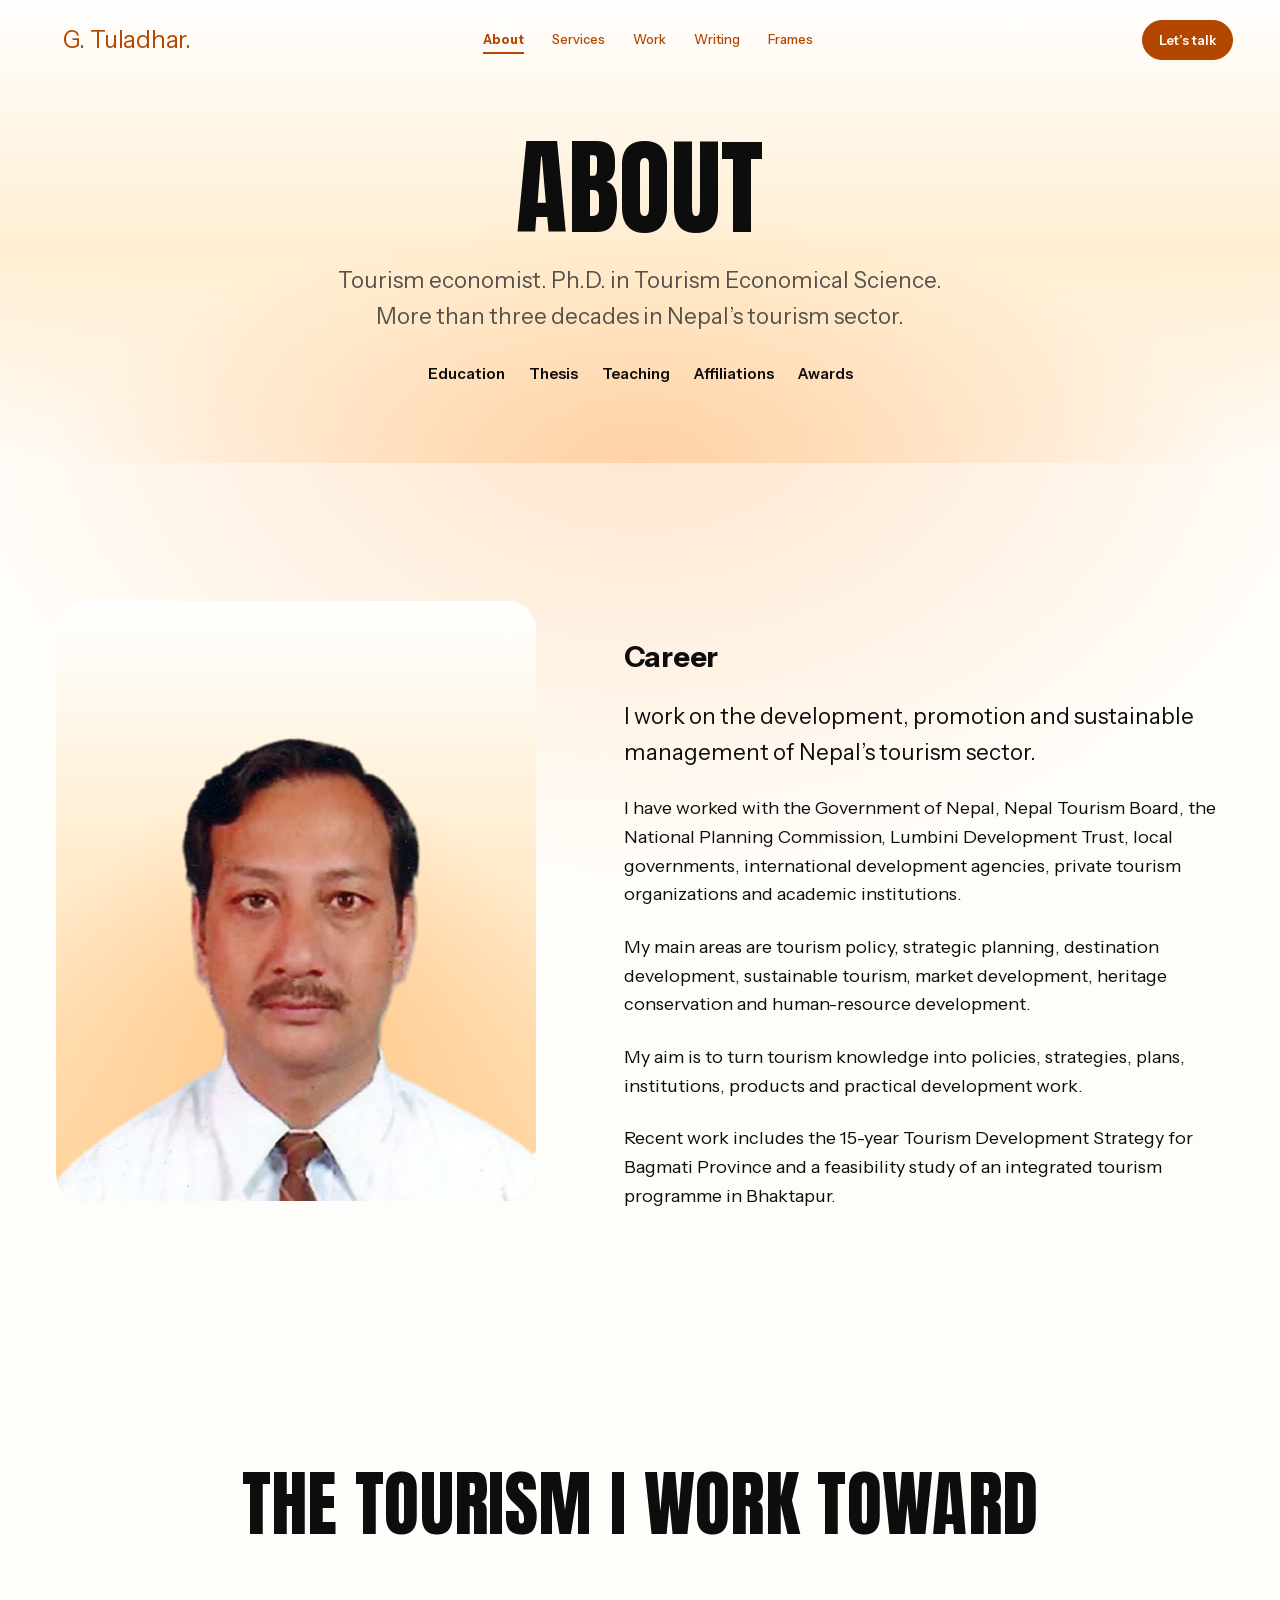
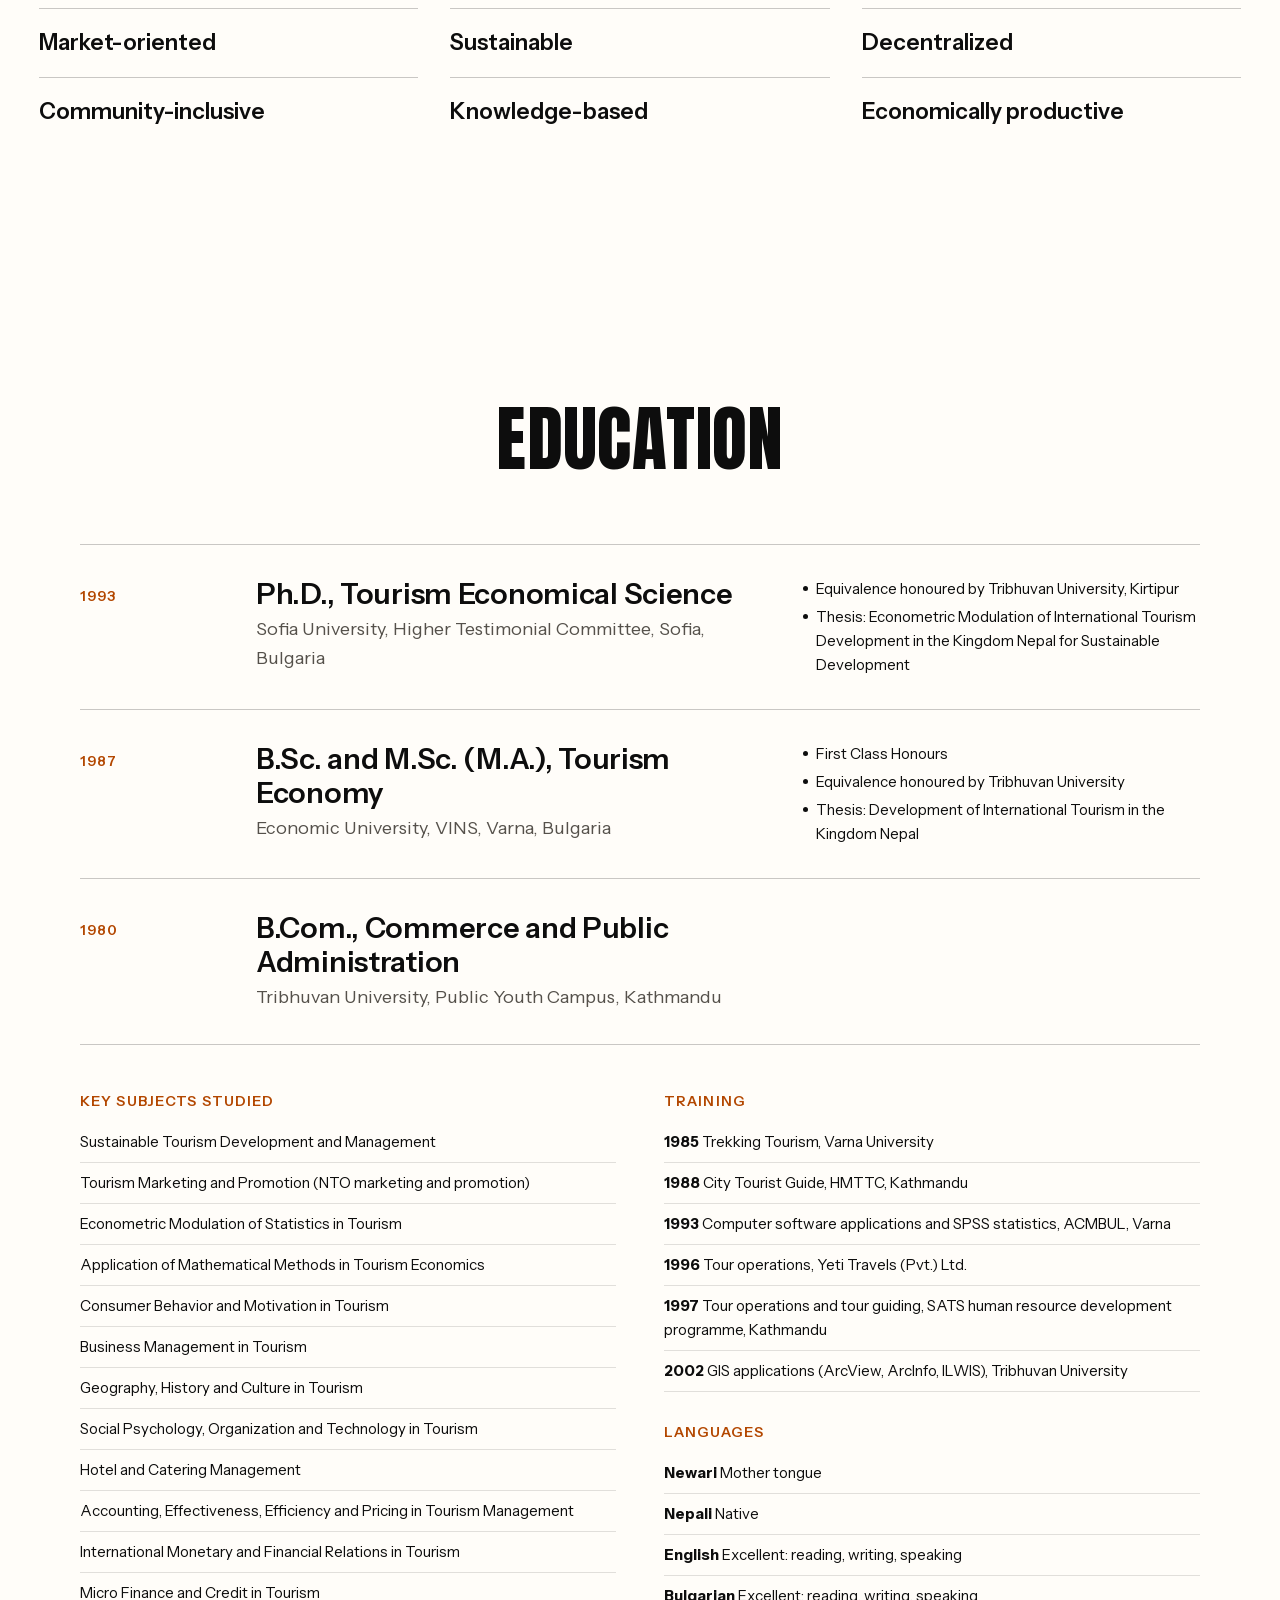
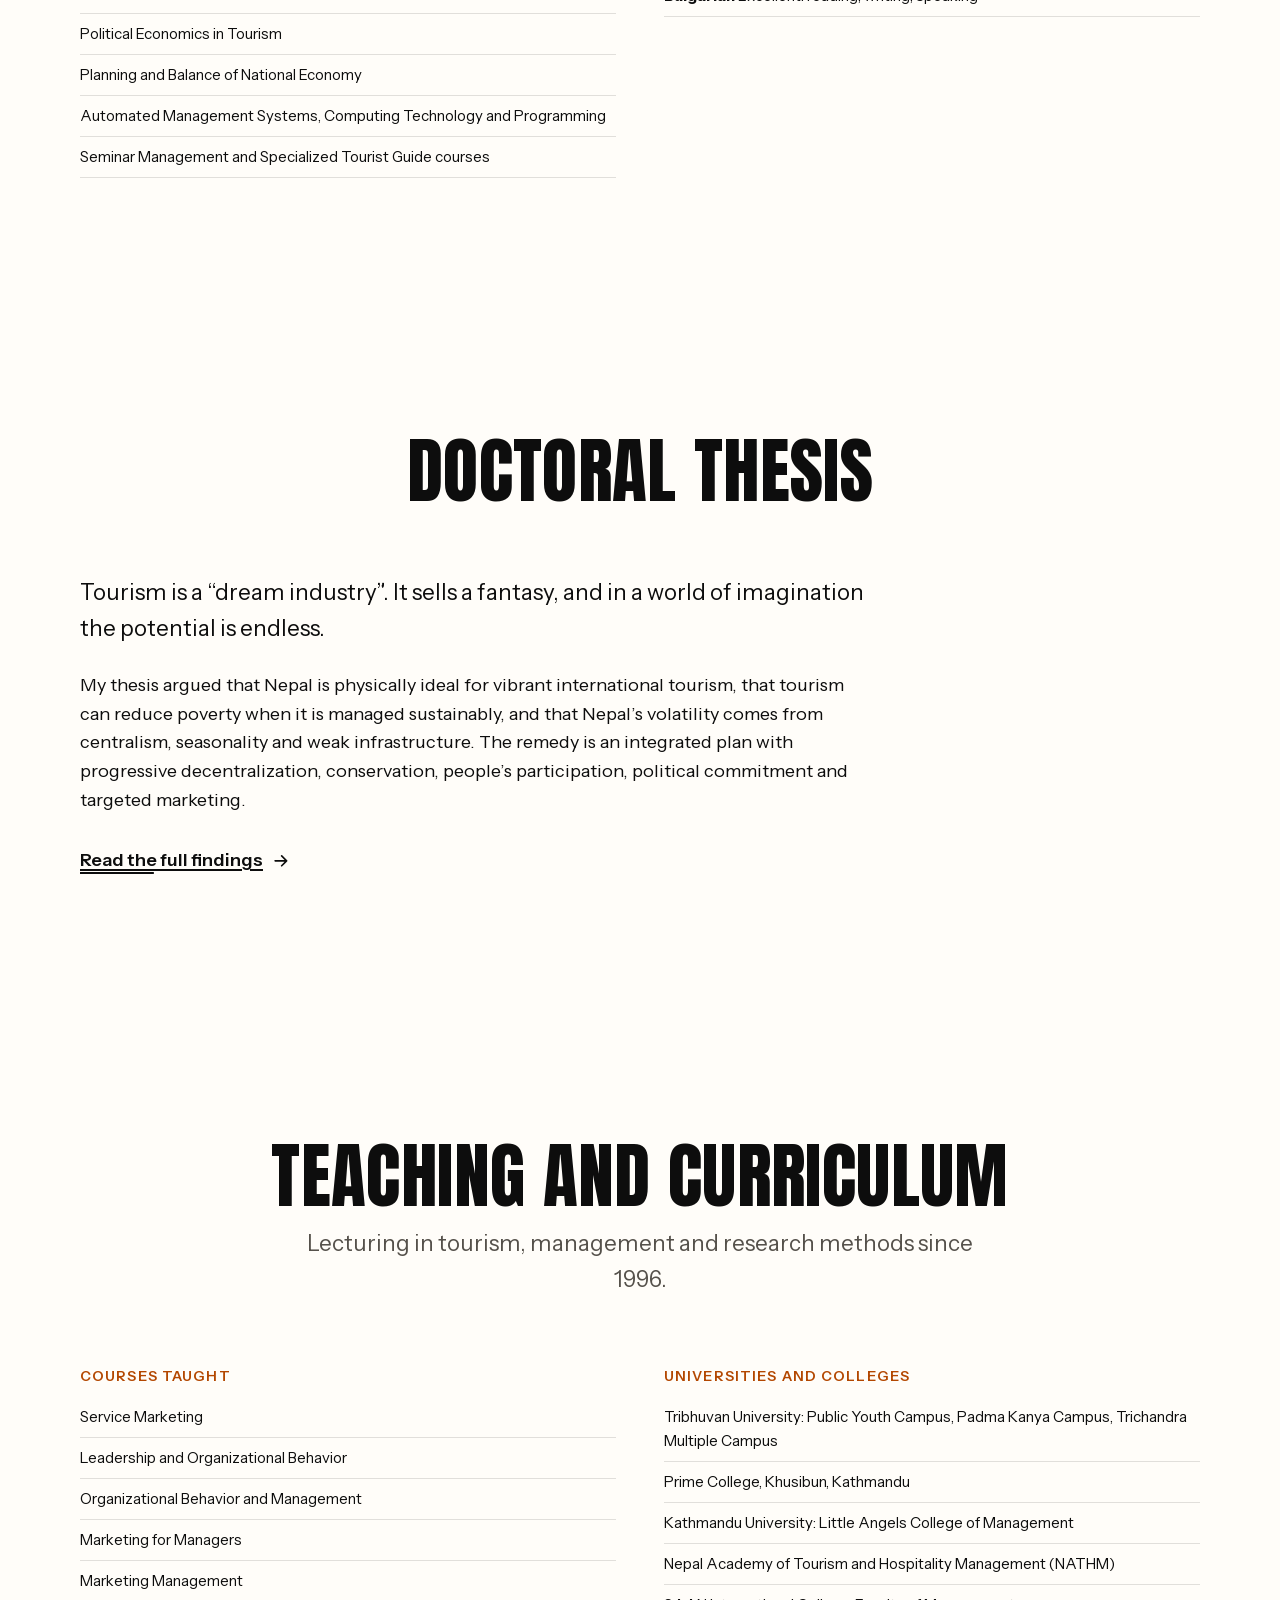
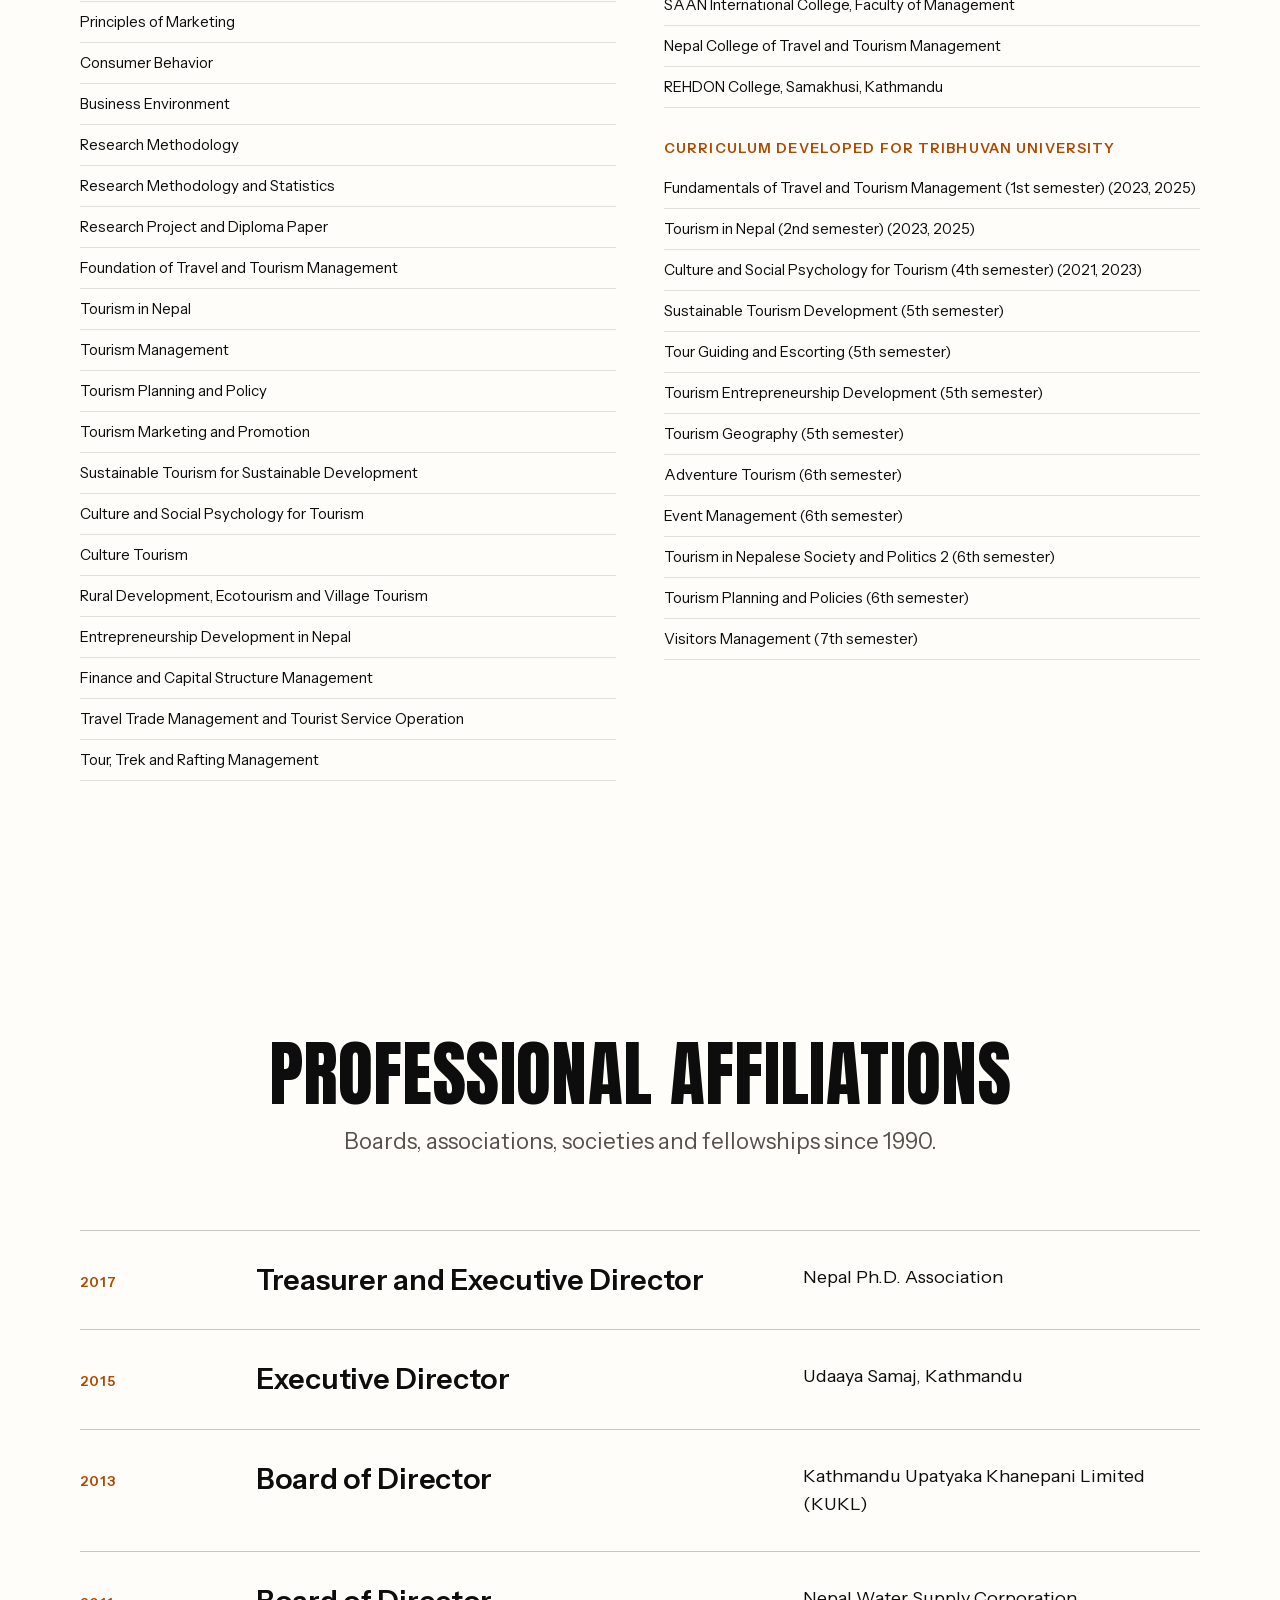
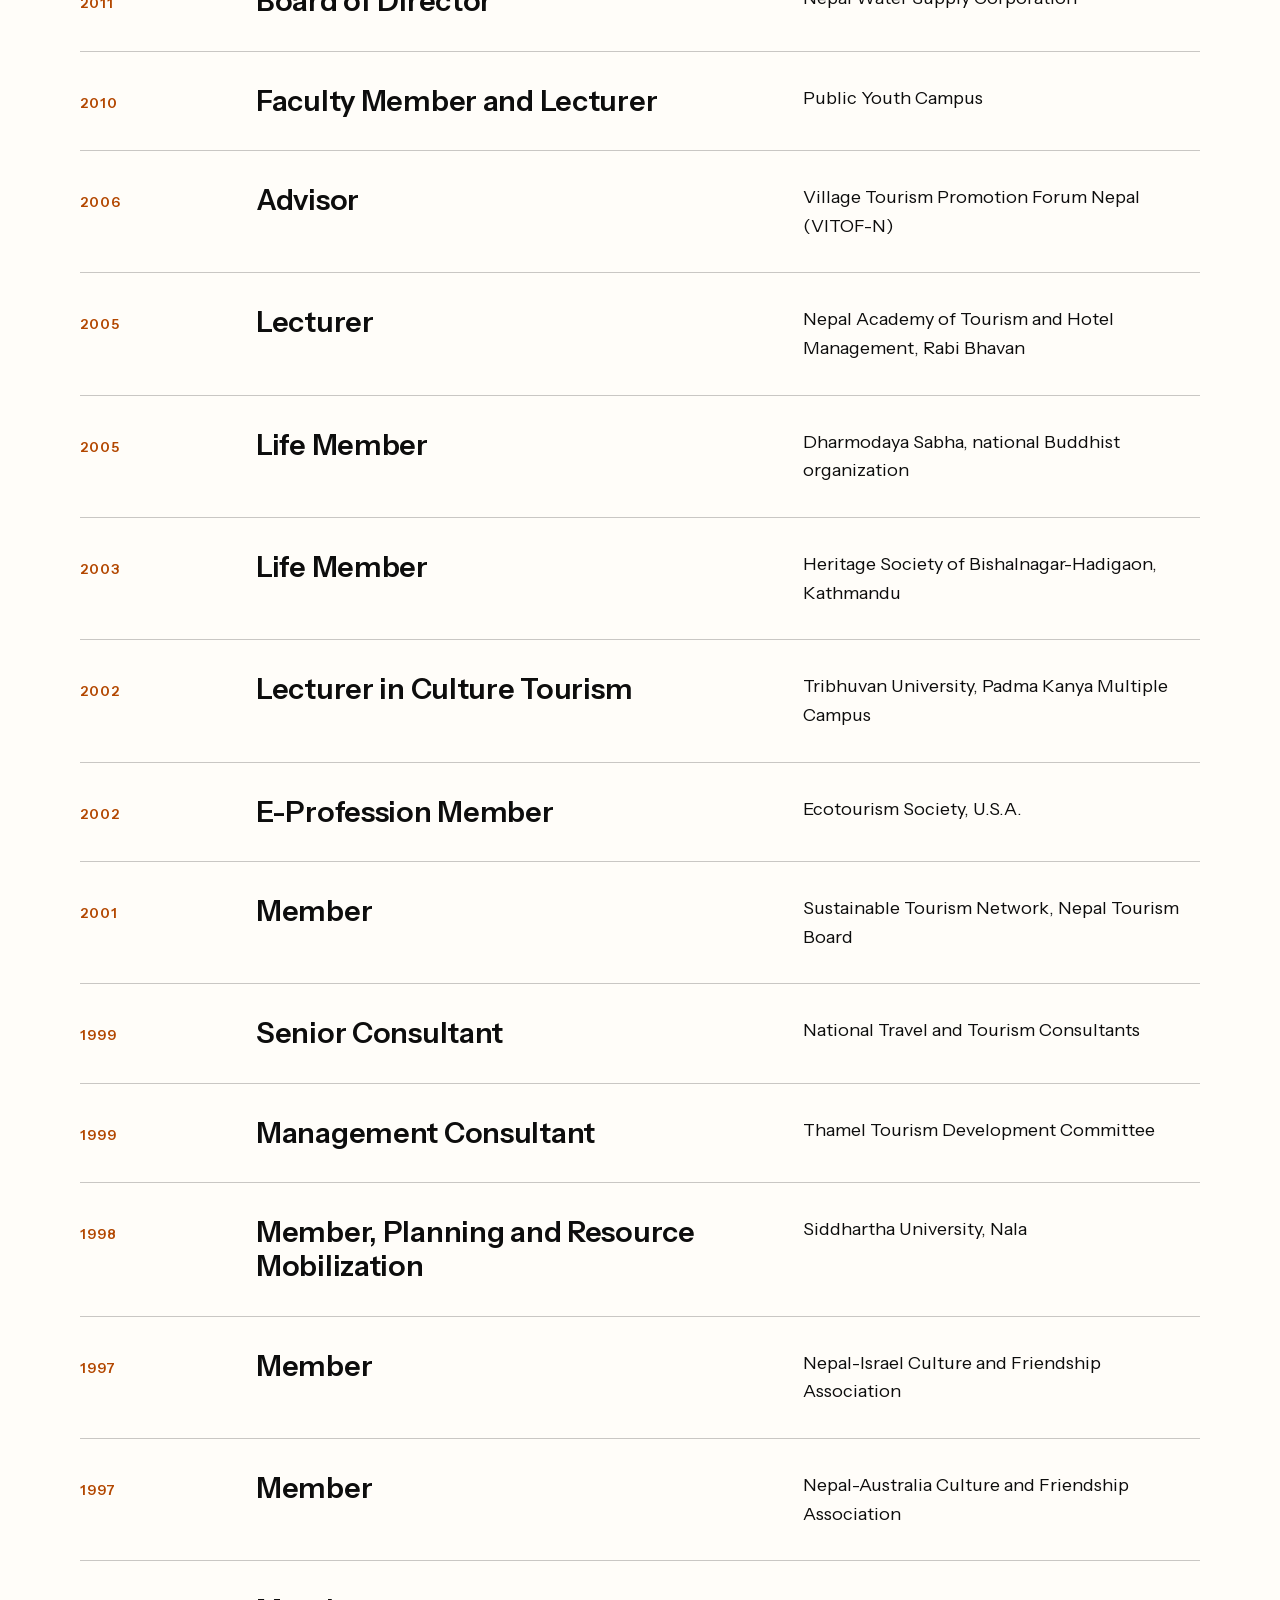
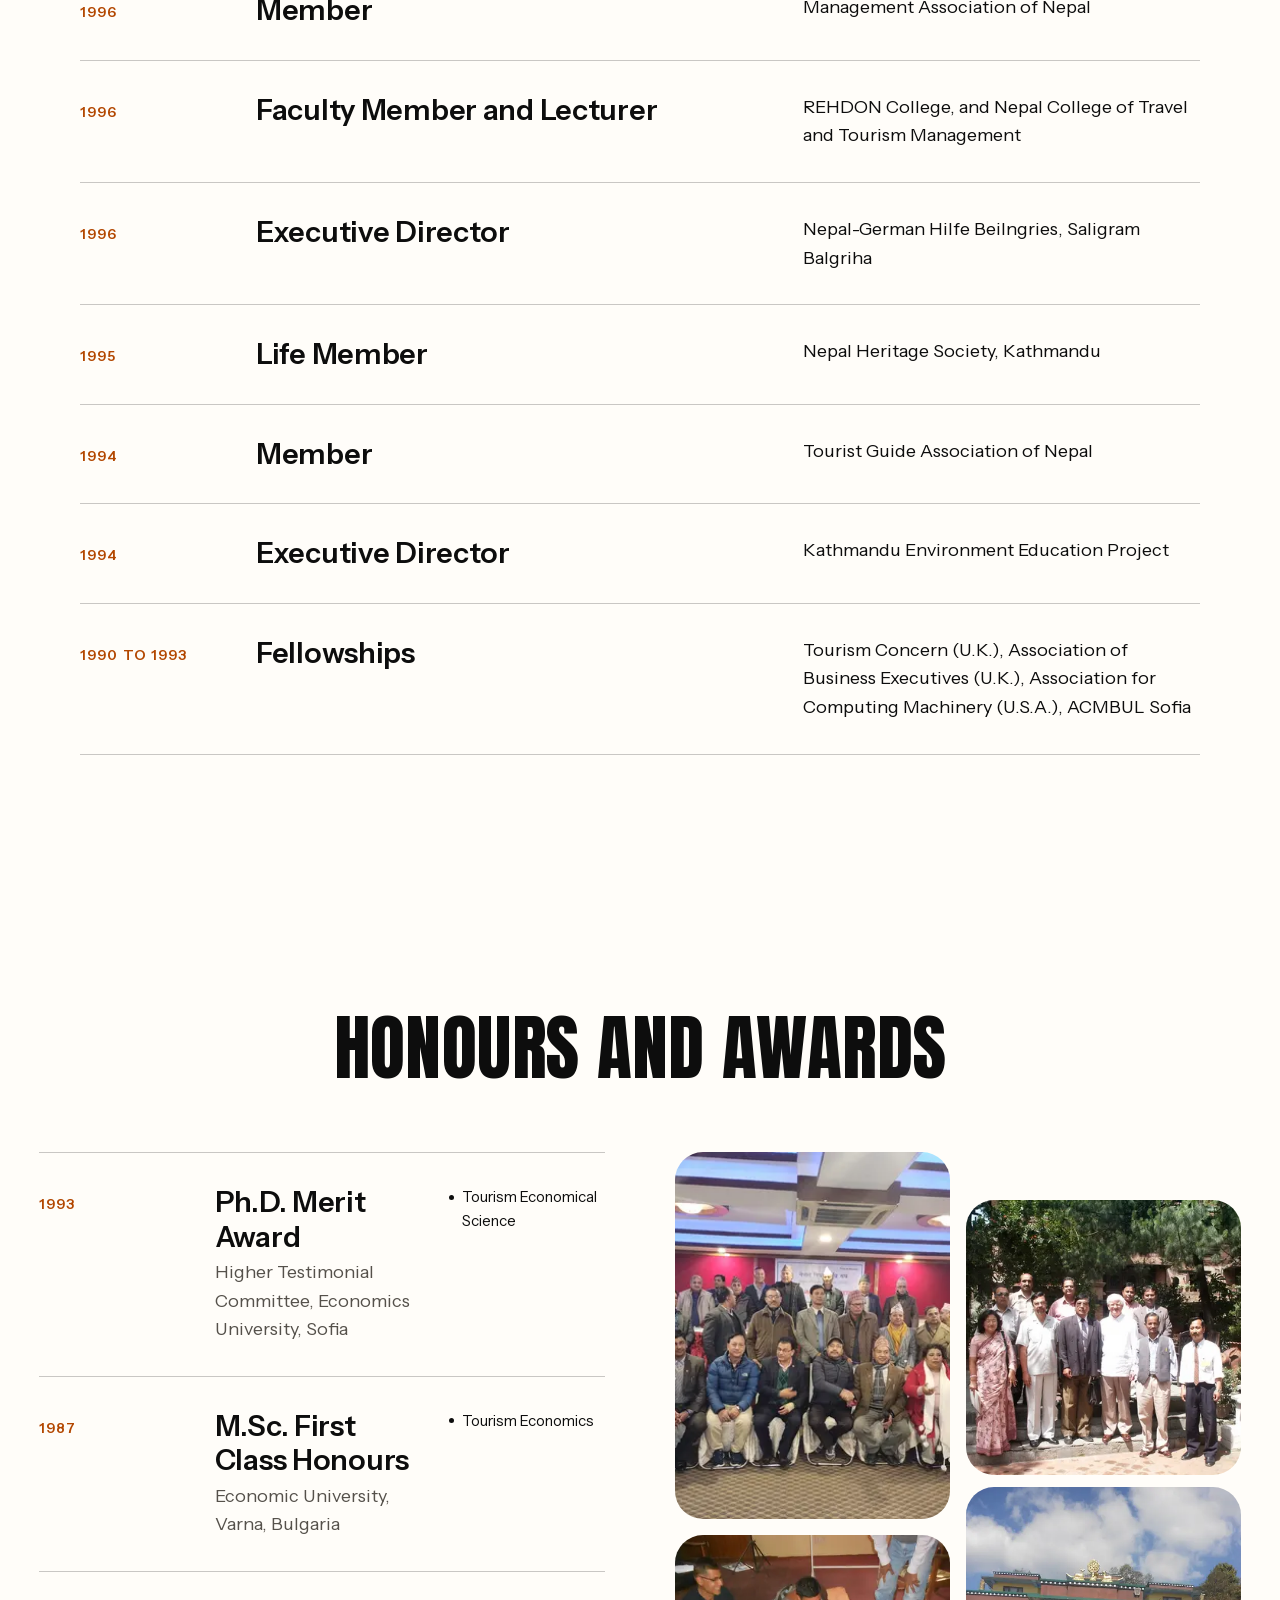
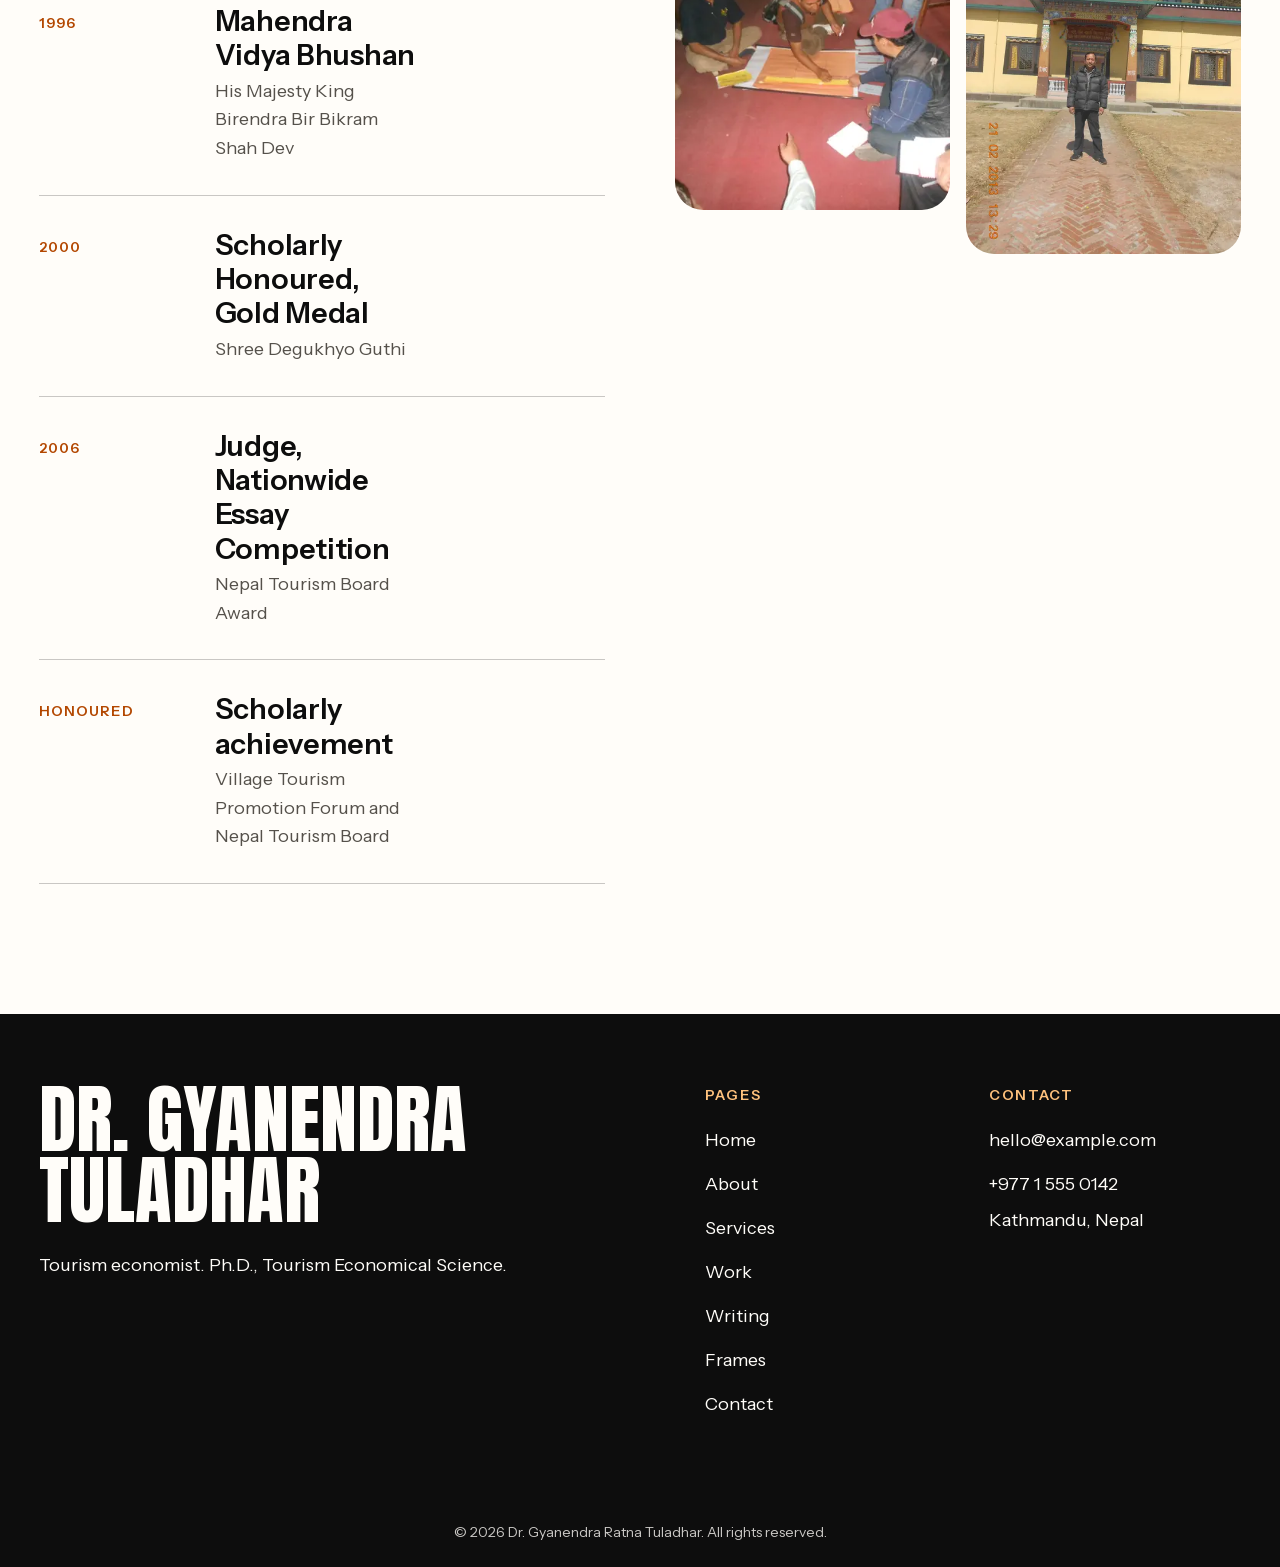
==== commit 73692f48: "Added changes to overall site" ====
--- a/about.html
+++ b/about.html
@@ -33,7 +33,7 @@
 <link rel="stylesheet" href="assets/css/sections.css">
 <link rel="stylesheet" href="assets/css/utilities.css">
 <script>document.documentElement.classList.add("js");</script>
-<!-- DEMO: sameAs, alumniOf and the example.com domain are placeholders. Replace before launch. -->
+<!-- DEMO: the example.com domain is a placeholder. Replace before launch. -->
 <script type="application/ld+json">
 {
   "@context": "https://schema.org",
@@ -47,12 +47,22 @@
       "image": "https://www.example.com/assets/images/portrait-600.jpg",
       "url": "https://www.example.com/",
       "sameAs": [
-        "https://www.linkedin.com/"
+        "https://www.linkedin.com/in/dr-gyanendra-ratna-tuladhar-a53a7224/"
       ],
-      "alumniOf": {
-        "@type": "EducationalOrganization",
-        "name": "University in Sofia, Bulgaria"
-      },
+      "alumniOf": [
+        {
+          "@type": "EducationalOrganization",
+          "name": "Sofia University, Bulgaria"
+        },
+        {
+          "@type": "EducationalOrganization",
+          "name": "Economic University, Varna, Bulgaria"
+        },
+        {
+          "@type": "EducationalOrganization",
+          "name": "Tribhuvan University, Nepal"
+        }
+      ],
       "knowsAbout": [
         "Tourism economics",
         "Tourism policy and planning",
@@ -102,11 +112,25 @@
     </button>
     <nav class="nav" id="site-menu" aria-label="Main" data-nav>
       <ul class="nav__list">
+          <li class="nav__mobile-only"><a class="nav__link" href="index.html">Home</a></li>
           <li><a class="nav__link" href="about.html" aria-current="page">About</a></li>
+          <li><a class="nav__link" href="services.html">Services</a></li>
           <li><a class="nav__link" href="work.html">Work</a></li>
           <li><a class="nav__link" href="writing.html">Writing</a></li>
+          <li><a class="nav__link" href="gallery.html">Frames</a></li>
       </ul>
-      <a class="btn btn--primary nav__cta" href="contact.html">Contact</a>
+      <a class="btn btn--primary nav__cta" href="contact.html">Let&rsquo;s talk</a>
+      <div class="nav__extra">
+        <p class="nav__extra-title">Contact</p>
+        <ul class="nav__extra-list">
+          <li><a href="mailto:hello@example.com"><!-- DEMO -->hello@example.com</a></li>
+          <li><a href="tel:+97715550142"><!-- DEMO -->+977 1 555 0142</a></li>
+          <li><!-- DEMO -->Kathmandu, Nepal</li>
+          <li><a href="https://www.linkedin.com/in/dr-gyanendra-ratna-tuladhar-a53a7224/" target="_blank" rel="noopener">LinkedIn<span class="visually-hidden"> (opens in a new tab)</span></a></li>
+        </ul>
+        <p class="nav__extra-name">Gyanendra Tuladhar</p>
+        <p class="nav__extra-text">Tourism economist. Ph.D., Tourism Economical Science.</p>
+      </div>
     </nav>
   </div>
 </header>
@@ -119,6 +143,7 @@
   <div class="container">
     <h1>About</h1>
     <p class="page-hero__lead">Tourism economist. Ph.D. in Tourism Economical Science. More than three decades in Nepal&rsquo;s tourism sector.</p>
+    <ul class="page-hero__jump"><li><a href="#education">Education</a></li><li><a href="#thesis">Thesis</a></li><li><a href="#teaching">Teaching</a></li><li><a href="#affiliations">Affiliations</a></li><li><a href="#recognition-title">Awards</a></li></ul>
     
   </div>
 </section>
@@ -157,92 +182,182 @@
   </div>
 </section>
 
-<section class="section" aria-labelledby="education-title">
+<section class="section" id="education" aria-labelledby="education-title">
   <div class="container container--narrow">
     <div class="section-head" data-reveal>
-      <h2 id="education-title">Education and affiliations</h2>
-    </div>
-    <!-- WP: dynamic (education loop) -->
-<ol class="exp" data-reveal-group>
-  <li class="exp__row">
-    <p class="exp__period"><!-- DEMO -->1993</p>
+      <h2 id="education-title">Education</h2>
+    </div>
+    <ol class="exp" data-reveal-group>
+  <li class="exp__row">
+    <p class="exp__period">1993</p>
     <div>
       <h3 class="exp__role">Ph.D., Tourism Economical Science</h3>
-      <p class="exp__org">Sofia, Bulgaria</p>
+      <p class="exp__org">Sofia University, Higher Testimonial Committee, Sofia, Bulgaria</p>
     </div>
     <ul class="exp__tags">
-      <li>Doctoral thesis on tourism economics</li>
+      <li>Equivalence honoured by Tribhuvan University, Kirtipur</li><li>Thesis: Econometric Modulation of International Tourism Development in the Kingdom Nepal for Sustainable Development</li>
     </ul>
   </li>
   <li class="exp__row">
-    <p class="exp__period"><!-- DEMO -->1985</p>
-    <div>
-      <h3 class="exp__role">Master&rsquo;s degree</h3>
-      <p class="exp__org">Tribhuvan University</p>
+    <p class="exp__period">1987</p>
+    <div>
+      <h3 class="exp__role">B.Sc. and M.Sc. (M.A.), Tourism Economy</h3>
+      <p class="exp__org">Economic University, VINS, Varna, Bulgaria</p>
     </div>
     <ul class="exp__tags">
-      <li>Economics</li>
+      <li>First Class Honours</li><li>Equivalence honoured by Tribhuvan University</li><li>Thesis: Development of International Tourism in the Kingdom Nepal</li>
     </ul>
   </li>
   <li class="exp__row">
-    <p class="exp__period"><!-- DEMO -->1993 to present</p>
-    <div>
-      <h3 class="exp__role">Member</h3>
-      <p class="exp__org">Nepal Tourism Professionals Association</p>
-    </div>
-    <ul class="exp__tags">
-      <li>Annual meetings and working groups</li>
-    </ul>
-  </li>
-</ol>
+    <p class="exp__period">1980</p>
+    <div>
+      <h3 class="exp__role">B.Com., Commerce and Public Administration</h3>
+      <p class="exp__org">Tribhuvan University, Public Youth Campus, Kathmandu</p>
+    </div>
+  </li>
+    </ol>
+    <div class="two-col u-mt-7" data-reveal>
+      <div>
+        <h3 class="mini-title">Key subjects studied</h3>
+        <ul class="plain-list"><li>Sustainable Tourism Development and Management</li><li>Tourism Marketing and Promotion (NTO marketing and promotion)</li><li>Econometric Modulation of Statistics in Tourism</li><li>Application of Mathematical Methods in Tourism Economics</li><li>Consumer Behavior and Motivation in Tourism</li><li>Business Management in Tourism</li><li>Geography, History and Culture in Tourism</li><li>Social Psychology, Organization and Technology in Tourism</li><li>Hotel and Catering Management</li><li>Accounting, Effectiveness, Efficiency and Pricing in Tourism Management</li><li>International Monetary and Financial Relations in Tourism</li><li>Micro Finance and Credit in Tourism</li><li>Political Economics in Tourism</li><li>Planning and Balance of National Economy</li><li>Automated Management Systems, Computing Technology and Programming</li><li>Seminar Management and Specialized Tourist Guide courses</li></ul>
+      </div>
+      <div>
+        <h3 class="mini-title">Training</h3>
+        <ul class="plain-list"><li><strong>1985</strong> Trekking Tourism, Varna University</li><li><strong>1988</strong> City Tourist Guide, HMTTC, Kathmandu</li><li><strong>1993</strong> Computer software applications and SPSS statistics, ACMBUL, Varna</li><li><strong>1996</strong> Tour operations, Yeti Travels (Pvt.) Ltd.</li><li><strong>1997</strong> Tour operations and tour guiding, SATS human resource development programme, Kathmandu</li><li><strong>2002</strong> GIS applications (ArcView, ArcInfo, ILWIS), Tribhuvan University</li></ul>
+        <h3 class="mini-title u-mt-6">Languages</h3>
+        <ul class="plain-list"><li><strong>Newari</strong> Mother tongue</li><li><strong>Nepali</strong> Native</li><li><strong>English</strong> Excellent: reading, writing, speaking</li><li><strong>Bulgarian</strong> Excellent: reading, writing, speaking</li></ul>
+      </div>
+    </div>
+  </div>
+</section>
+
+<section class="section" id="thesis" aria-labelledby="thesis-title">
+  <div class="container container--narrow">
+    <div class="section-head" data-reveal>
+      <h2 id="thesis-title">Doctoral thesis</h2>
+    </div>
+    <div class="prose prose--left" data-reveal>
+      <p class="lead">Tourism is a &ldquo;dream industry&rdquo;. It sells a fantasy, and in a world of imagination the potential is endless.</p>
+      <p>My thesis argued that Nepal is physically ideal for vibrant international tourism, that tourism can reduce poverty when it is managed sustainably, and that Nepal&rsquo;s volatility comes from centralism, seasonality and weak infrastructure. The remedy is an integrated plan with progressive decentralization, conservation, people&rsquo;s participation, political commitment and targeted marketing.</p>
+      <p><a class="link" href="thesis.html">Read the full findings <svg class="link__arrow" viewBox="0 0 24 24" fill="none" stroke="currentColor" stroke-width="2" stroke-linecap="round" stroke-linejoin="round" aria-hidden="true"><path d="M5 12h14M13 6l6 6-6 6"/></svg></a></p>
+    </div>
+  </div>
+</section>
+
+<section class="section" id="teaching" aria-labelledby="teaching-title">
+  <div class="container container--narrow">
+    <div class="section-head" data-reveal>
+      <h2 id="teaching-title">Teaching and curriculum</h2>
+      <p class="section-head__lead">Lecturing in tourism, management and research methods since 1996.</p>
+    </div>
+    <div class="two-col" data-reveal>
+      <div>
+        <h3 class="mini-title">Courses taught</h3>
+        <ul class="plain-list"><li>Service Marketing</li><li>Leadership and Organizational Behavior</li><li>Organizational Behavior and Management</li><li>Marketing for Managers</li><li>Marketing Management</li><li>Principles of Marketing</li><li>Consumer Behavior</li><li>Business Environment</li><li>Research Methodology</li><li>Research Methodology and Statistics</li><li>Research Project and Diploma Paper</li><li>Foundation of Travel and Tourism Management</li><li>Tourism in Nepal</li><li>Tourism Management</li><li>Tourism Planning and Policy</li><li>Tourism Marketing and Promotion</li><li>Sustainable Tourism for Sustainable Development</li><li>Culture and Social Psychology for Tourism</li><li>Culture Tourism</li><li>Rural Development, Ecotourism and Village Tourism</li><li>Entrepreneurship Development in Nepal</li><li>Finance and Capital Structure Management</li><li>Travel Trade Management and Tourist Service Operation</li><li>Tour, Trek and Rafting Management</li></ul>
+      </div>
+      <div>
+        <h3 class="mini-title">Universities and colleges</h3>
+        <ul class="plain-list"><li>Tribhuvan University: Public Youth Campus, Padma Kanya Campus, Trichandra Multiple Campus</li><li>Prime College, Khusibun, Kathmandu</li><li>Kathmandu University: Little Angels College of Management</li><li>Nepal Academy of Tourism and Hospitality Management (NATHM)</li><li>SAAN International College, Faculty of Management</li><li>Nepal College of Travel and Tourism Management</li><li>REHDON College, Samakhusi, Kathmandu</li></ul>
+        <h3 class="mini-title u-mt-6">Curriculum developed for Tribhuvan University</h3>
+        <ul class="plain-list"><li>Fundamentals of Travel and Tourism Management (1st semester) (2023, 2025)</li><li>Tourism in Nepal (2nd semester) (2023, 2025)</li><li>Culture and Social Psychology for Tourism (4th semester) (2021, 2023)</li><li>Sustainable Tourism Development (5th semester)</li><li>Tour Guiding and Escorting (5th semester)</li><li>Tourism Entrepreneurship Development (5th semester)</li><li>Tourism Geography (5th semester)</li><li>Adventure Tourism (6th semester)</li><li>Event Management (6th semester)</li><li>Tourism in Nepalese Society and Politics 2 (6th semester)</li><li>Tourism Planning and Policies (6th semester)</li><li>Visitors Management (7th semester)</li></ul>
+      </div>
+    </div>
+  </div>
+</section>
+
+<section class="section" id="affiliations" aria-labelledby="affil-title">
+  <div class="container container--narrow">
+    <div class="section-head" data-reveal>
+      <h2 id="affil-title">Professional affiliations</h2>
+      <p class="section-head__lead">Boards, associations, societies and fellowships since 1990.</p>
+    </div>
+    <ol class="exp exp--two">
+  <li class="exp__row"><p class="exp__period">2017</p><div><h3 class="exp__role">Treasurer and Executive Director</h3></div><p>Nepal Ph.D. Association</p></li>
+  <li class="exp__row"><p class="exp__period">2015</p><div><h3 class="exp__role">Executive Director</h3></div><p>Udaaya Samaj, Kathmandu</p></li>
+  <li class="exp__row"><p class="exp__period">2013</p><div><h3 class="exp__role">Board of Director</h3></div><p>Kathmandu Upatyaka Khanepani Limited (KUKL)</p></li>
+  <li class="exp__row"><p class="exp__period">2011</p><div><h3 class="exp__role">Board of Director</h3></div><p>Nepal Water Supply Corporation</p></li>
+  <li class="exp__row"><p class="exp__period">2010</p><div><h3 class="exp__role">Faculty Member and Lecturer</h3></div><p>Public Youth Campus</p></li>
+  <li class="exp__row"><p class="exp__period">2006</p><div><h3 class="exp__role">Advisor</h3></div><p>Village Tourism Promotion Forum Nepal (VITOF-N)</p></li>
+  <li class="exp__row"><p class="exp__period">2005</p><div><h3 class="exp__role">Lecturer</h3></div><p>Nepal Academy of Tourism and Hotel Management, Rabi Bhavan</p></li>
+  <li class="exp__row"><p class="exp__period">2005</p><div><h3 class="exp__role">Life Member</h3></div><p>Dharmodaya Sabha, national Buddhist organization</p></li>
+  <li class="exp__row"><p class="exp__period">2003</p><div><h3 class="exp__role">Life Member</h3></div><p>Heritage Society of Bishalnagar-Hadigaon, Kathmandu</p></li>
+  <li class="exp__row"><p class="exp__period">2002</p><div><h3 class="exp__role">Lecturer in Culture Tourism</h3></div><p>Tribhuvan University, Padma Kanya Multiple Campus</p></li>
+  <li class="exp__row"><p class="exp__period">2002</p><div><h3 class="exp__role">E-Profession Member</h3></div><p>Ecotourism Society, U.S.A.</p></li>
+  <li class="exp__row"><p class="exp__period">2001</p><div><h3 class="exp__role">Member</h3></div><p>Sustainable Tourism Network, Nepal Tourism Board</p></li>
+  <li class="exp__row"><p class="exp__period">1999</p><div><h3 class="exp__role">Senior Consultant</h3></div><p>National Travel and Tourism Consultants</p></li>
+  <li class="exp__row"><p class="exp__period">1999</p><div><h3 class="exp__role">Management Consultant</h3></div><p>Thamel Tourism Development Committee</p></li>
+  <li class="exp__row"><p class="exp__period">1998</p><div><h3 class="exp__role">Member, Planning and Resource Mobilization</h3></div><p>Siddhartha University, Nala</p></li>
+  <li class="exp__row"><p class="exp__period">1997</p><div><h3 class="exp__role">Member</h3></div><p>Nepal-Israel Culture and Friendship Association</p></li>
+  <li class="exp__row"><p class="exp__period">1997</p><div><h3 class="exp__role">Member</h3></div><p>Nepal-Australia Culture and Friendship Association</p></li>
+  <li class="exp__row"><p class="exp__period">1996</p><div><h3 class="exp__role">Member</h3></div><p>Management Association of Nepal</p></li>
+  <li class="exp__row"><p class="exp__period">1996</p><div><h3 class="exp__role">Faculty Member and Lecturer</h3></div><p>REHDON College, and Nepal College of Travel and Tourism Management</p></li>
+  <li class="exp__row"><p class="exp__period">1996</p><div><h3 class="exp__role">Executive Director</h3></div><p>Nepal-German Hilfe Beilngries, Saligram Balgriha</p></li>
+  <li class="exp__row"><p class="exp__period">1995</p><div><h3 class="exp__role">Life Member</h3></div><p>Nepal Heritage Society, Kathmandu</p></li>
+  <li class="exp__row"><p class="exp__period">1994</p><div><h3 class="exp__role">Member</h3></div><p>Tourist Guide Association of Nepal</p></li>
+  <li class="exp__row"><p class="exp__period">1994</p><div><h3 class="exp__role">Executive Director</h3></div><p>Kathmandu Environment Education Project</p></li>
+  <li class="exp__row"><p class="exp__period">1990 to 1993</p><div><h3 class="exp__role">Fellowships</h3></div><p>Tourism Concern (U.K.), Association of Business Executives (U.K.), Association for Computing Machinery (U.S.A.), ACMBUL Sofia</p></li>
+    </ol>
   </div>
 </section>
 
 <section class="section" aria-labelledby="recognition-title">
   <div class="container">
     <div class="section-head" data-reveal>
-      <h2 id="recognition-title">Recognition</h2>
+      <h2 id="recognition-title">Honours and awards</h2>
     </div>
     <div class="recognition">
       <div>
-        <!-- WP: dynamic (recognition loop) -->
-<ol class="exp" data-reveal-group>
-  <li class="exp__row">
-    <p class="exp__period"><!-- DEMO -->2019</p>
-    <div>
-      <h3 class="exp__role">Tourism Service Recognition</h3>
-      <p class="exp__org">Himalayan Tourism Association</p>
+        <ol class="exp" data-reveal-group>
+  <li class="exp__row">
+    <p class="exp__period">1993</p>
+    <div>
+      <h3 class="exp__role">Ph.D. Merit Award</h3>
+      <p class="exp__org">Higher Testimonial Committee, Economics University, Sofia</p>
     </div>
     <ul class="exp__tags">
-      <li>For contributions to national tourism planning</li>
+      <li>Tourism Economical Science</li>
     </ul>
   </li>
   <li class="exp__row">
-    <p class="exp__period"><!-- DEMO -->2014</p>
-    <div>
-      <h3 class="exp__role">Outstanding Contribution Award</h3>
-      <p class="exp__org">Nepal Hospitality Forum</p>
+    <p class="exp__period">1987</p>
+    <div>
+      <h3 class="exp__role">M.Sc. First Class Honours</h3>
+      <p class="exp__org">Economic University, Varna, Bulgaria</p>
     </div>
     <ul class="exp__tags">
-      <li>For work on tourism standards and training</li>
+      <li>Tourism Economics</li>
     </ul>
   </li>
   <li class="exp__row">
-    <p class="exp__period"><!-- DEMO -->2009</p>
-    <div>
-      <h3 class="exp__role">Distinguished Service Medal</h3>
-      <p class="exp__org">Tourism Research Society</p>
-    </div>
-    <ul class="exp__tags">
-      <li>For research on trekking and community tourism</li>
-    </ul>
+    <p class="exp__period">1996</p>
+    <div>
+      <h3 class="exp__role">Mahendra Vidya Bhushan</h3>
+      <p class="exp__org">His Majesty King Birendra Bir Bikram Shah Dev</p>
+    </div>
+  </li>
+  <li class="exp__row">
+    <p class="exp__period">2000</p>
+    <div>
+      <h3 class="exp__role">Scholarly Honoured, Gold Medal</h3>
+      <p class="exp__org">Shree Degukhyo Guthi</p>
+    </div>
+  </li>
+  <li class="exp__row">
+    <p class="exp__period">2006</p>
+    <div>
+      <h3 class="exp__role">Judge, Nationwide Essay Competition</h3>
+      <p class="exp__org">Nepal Tourism Board Award</p>
+    </div>
+  </li>
+  <li class="exp__row">
+    <p class="exp__period">Honoured</p>
+    <div>
+      <h3 class="exp__role">Scholarly achievement</h3>
+      <p class="exp__org">Village Tourism Promotion Forum and Nepal Tourism Board</p>
+    </div>
   </li>
 </ol>
-        <!-- WP: dynamic (testimonials) -->
-        <figure class="quote" data-reveal>
-          <blockquote><p><!-- DEMO -->He turned a long list of ideas into a plan that three ministries could sign.</p></blockquote>
-          <figcaption><!-- DEMO -->Sita Sharma, <!-- DEMO -->Programme Manager, Example Development Agency</figcaption>
-        </figure>
+        
       </div>
       <div class="mosaic" data-reveal-group>
         <figure class="figure"><picture><source type="image/webp" srcset="assets/images/agm-group-480.webp 480w, assets/images/agm-group-960.webp 960w, assets/images/agm-group-1600.webp 1600w" sizes="(min-width: 960px) 22vw, 45vw"><img src="assets/images/agm-group-960.jpg" width="1600" height="1200" alt="Large group posing together in a meeting hall" loading="lazy" decoding="async"></picture></figure>
@@ -254,50 +369,44 @@
   </div>
 </section>
 
-<!-- WP: template-part: cta-band -->
-<section class="cta on-dark" aria-labelledby="cta-title">
-  <div class="cta__bg" aria-hidden="true">
-    <picture><source type="image/webp" srcset="assets/images/mountain-ceremony-480.webp 480w, assets/images/mountain-ceremony-960.webp 960w, assets/images/mountain-ceremony-1600.webp 1600w" sizes="100vw"><img src="assets/images/mountain-ceremony-960.jpg" width="1600" height="1200" alt="" loading="lazy" decoding="async"></picture>
-  </div>
-  <div class="container">
-    <div class="cta__panel glass glass--dark" data-reveal>
-      <h2 id="cta-title">Tell me about your project</h2>
-      <p>Send a short note on what you are planning. I reply by email.</p>
-      <a class="btn btn--cream" href="contact.html">Send an inquiry <svg class="btn__arrow" viewBox="0 0 24 24" fill="none" stroke="currentColor" stroke-width="2" stroke-linecap="round" stroke-linejoin="round" aria-hidden="true"><path d="M5 12h14M13 6l6 6-6 6"/></svg></a>
-    </div>
-  </div>
-</section>
-
 </main>
 
 <!-- WP: footer.php -->
 <footer class="site-footer">
+  <div class="site-footer__stage">
+      <div class="container site-footer__top">
+        <div class="site-footer__lead">
+          <div class="site-footer__cols">
+            <div>
+              <p class="site-footer__title">Pages</p>
+              <ul class="site-footer__list">
+                <li><a href="index.html">Home</a></li>
+                <li><a href="about.html">About</a></li>
+                <li><a href="services.html">Services</a></li>
+                <li><a href="work.html">Work</a></li>
+                <li><a href="writing.html">Writing</a></li>
+                <li><a href="gallery.html">Frames</a></li>
+                <li><a href="contact.html">Contact</a></li>
+              </ul>
+            </div>
+            <div>
+              <p class="site-footer__title">Contact</p>
+              <!-- WP: dynamic (contact details) -->
+              <ul class="site-footer__list">
+                <li><a href="mailto:hello@example.com"><!-- DEMO -->hello@example.com</a></li>
+                <li><a href="tel:+97715550142"><!-- DEMO -->+977 1 555 0142</a></li>
+                <li><!-- DEMO -->Kathmandu, Nepal</li>
+              </ul>
+            </div>
+          </div>
+          <div class="site-footer__brand">
+            <p class="site-footer__name">Dr. Gyanendra<br>Tuladhar</p>
+            <p class="u-mt-5">Tourism economist. Ph.D., Tourism Economical Science.</p>
+          </div>
+        </div>
+      </div>
+  </div>
   <div class="container">
-    <div class="site-footer__grid">
-      <div>
-        <p class="site-footer__name">Gyanendra<br>Tuladhar</p>
-        <p class="u-mt-5">Tourism economist. Ph.D., Tourism Economical Science.</p>
-      </div>
-      <div>
-        <p class="site-footer__title">Pages</p>
-        <ul class="site-footer__list">
-          <li><a href="index.html">Home</a></li>
-          <li><a href="about.html">About</a></li>
-          <li><a href="work.html">Work</a></li>
-          <li><a href="writing.html">Writing</a></li>
-          <li><a href="contact.html">Contact</a></li>
-        </ul>
-      </div>
-      <div>
-        <p class="site-footer__title">Contact</p>
-        <!-- WP: dynamic (contact details) -->
-        <ul class="site-footer__list">
-          <li><a href="mailto:hello@example.com"><!-- DEMO -->hello@example.com</a></li>
-          <li><a href="tel:+97715550142"><!-- DEMO -->+977 1 555 0142</a></li>
-          <li><!-- DEMO -->Kathmandu, Nepal</li>
-        </ul>
-      </div>
-    </div>
     <p class="site-footer__legal">&copy; 2026 Dr. Gyanendra Ratna Tuladhar. All rights reserved.</p>
   </div>
 </footer>
--- a/assets/css/base.css
+++ b/assets/css/base.css
@@ -23,6 +23,30 @@
   -webkit-font-smoothing: antialiased;
   text-rendering: optimizeLegibility;
   overflow-x: clip;
+}
+
+/* Moving background: one pale peach glow that drifts slowly behind every page */
+body::before {
+  content: "";
+  position: fixed;
+  inset: -12%;
+  z-index: -1;
+  pointer-events: none;
+  background: radial-gradient(60% 60% at 50% 45%, rgba(255, 185, 115, 0.34), transparent 72%);
+  animation: bg-drift 40s ease-in-out infinite alternate;
+  will-change: transform;
+}
+
+@keyframes bg-drift {
+  from { transform: translate3d(-28%, -12%, 0) scale(1); }
+  50%  { transform: translate3d(22%, 10%, 0) scale(1.2); }
+  to   { transform: translate3d(-8%, 24%, 0) scale(1.05); }
+}
+
+@media (prefers-reduced-motion: reduce) {
+  body::before {
+    animation: none;
+  }
 }
 
 body.is-menu-open {
--- a/assets/css/components.css
+++ b/assets/css/components.css
@@ -88,6 +88,21 @@
   border-color: var(--c-cream);
 }
 
+.btn--accent {
+  background: #b34700;
+  color: var(--c-cream);
+  border-color: #b34700;
+  transition: transform var(--dur-micro) var(--ease-out), background 250ms, border-color 250ms;
+}
+
+@media (hover: hover) and (pointer: fine) {
+  .btn--accent:hover {
+    background: #8f3800;
+    border-color: #8f3800;
+    transform: translateY(-2px);
+  }
+}
+
 .btn[disabled],
 .btn[aria-disabled="true"] {
   opacity: 0.6;
@@ -300,9 +315,9 @@
   align-items: center;
   min-height: var(--tap);
   font-family: var(--font-display);
-  font-size: clamp(3rem, 16vw, 5rem);
+  font-size: 1.5rem;
   text-transform: uppercase;
-  line-height: 1.05;
+  line-height: 1.2;
 }
 
 .nav__link[aria-current="page"]::after {
@@ -318,10 +333,12 @@
 .nav__cta {
   margin-top: var(--s-6);
   align-self: flex-start;
+  background: #b34700;
+  border-color: #b34700;
 }
 
 .nav__cta[aria-current="page"] {
-  box-shadow: 0 0 0 3px var(--c-cream), 0 0 0 5px var(--c-ink);
+  box-shadow: 0 0 0 3px var(--c-cream), 0 0 0 5px #b34700;
 }
 
 /* No-JS: keep the nav reachable on small screens */
@@ -468,6 +485,20 @@
   font-size: var(--fs-h2);
 }
 
+.section-head--split {
+  display: flex;
+  flex-wrap: wrap;
+  align-items: flex-end;
+  justify-content: space-between;
+  gap: var(--s-4) var(--s-6);
+  margin-bottom: var(--s-7);
+  text-align: left;
+}
+
+.section-head--split .section-head__lead {
+  margin-left: 0;
+}
+
 .section-head__lead {
   max-width: 46ch;
   margin: var(--s-4) auto 0;
@@ -509,18 +540,33 @@
   color: var(--c-ink-soft);
 }
 
-/* ---------- Project card (carousel, uniform size) ---------- */
+/* ---------- Project card (carousel, uniform size) ----------
+   Editorial: framed photo with a number and arrow badge, caption set below on the page. */
 .project-card {
   position: relative;
-  display: block;
+  display: flex;
+  flex-direction: column;
+  gap: var(--s-4);
+  color: var(--c-ink);
+}
+
+.project-card__media {
+  position: relative;
   aspect-ratio: 4 / 5;
   overflow: hidden;
   border-radius: var(--r-lg);
-  background: var(--c-ink);
-  color: var(--c-cream);
-}
-
-.project-card__media,
+  background: var(--c-cream-2);
+}
+
+.project-card__media::after {
+  content: "";
+  position: absolute;
+  inset: 0;
+  background: linear-gradient(180deg, rgba(13, 13, 13, 0.28), transparent 35%);
+  pointer-events: none;
+}
+
+.project-card__media picture,
 .project-card__media img {
   position: absolute;
   inset: 0;
@@ -530,20 +576,32 @@
 }
 
 .project-card__media img {
-  transition: transform 280ms var(--ease-out);
+  transition: transform 700ms var(--ease-out);
   -webkit-user-drag: none;
   user-select: none;
 }
 
+.project-card::after {
+  content: "\2197";
+  position: absolute;
+  z-index: 1;
+  top: var(--s-4);
+  right: var(--s-4);
+  display: grid;
+  place-items: center;
+  width: 44px;
+  height: 44px;
+  border-radius: 50%;
+  background: var(--c-cream);
+  color: var(--c-ink);
+  font-size: 1.25rem;
+  transition: background 300ms, color 300ms, transform 500ms var(--ease-out);
+}
+
 .project-card__panel {
-  position: absolute;
-  left: var(--s-3);
-  right: var(--s-3);
-  bottom: var(--s-3);
   display: grid;
-  gap: var(--s-1);
-  padding: var(--s-4);
-  border-radius: var(--r-md);
+  gap: var(--s-2);
+  padding: 0 var(--s-1);
 }
 
 .project-card__meta {
@@ -551,17 +609,34 @@
   font-weight: 600;
   letter-spacing: 0.08em;
   text-transform: uppercase;
-  color: var(--c-butter);
+  color: var(--c-accent);
 }
 
 .project-card__title {
-  font-size: 1.2rem;
+  font-size: 1.25rem;
   line-height: 1.25;
+  background: linear-gradient(currentColor, currentColor) left bottom / 0 1.5px no-repeat;
+  transition: background-size 500ms var(--ease-out);
+  width: fit-content;
+}
+
+.project-card:focus-visible .project-card__title {
+  background-size: 100% 1.5px;
 }
 
 @media (hover: hover) and (pointer: fine) {
   .project-card:hover .project-card__media img {
-    transform: scale(1.04);
+    transform: scale(1.06);
+  }
+
+  .project-card:hover .project-card__title {
+    background-size: 100% 1.5px;
+  }
+
+  .project-card:hover::after {
+    background: var(--c-accent);
+    color: var(--c-cream);
+    transform: rotate(45deg);
   }
 }
 
@@ -585,7 +660,7 @@
 
 .carousel__item {
   flex: none;
-  width: min(78vw, 340px);
+  width: min(80vw, 380px);
   scroll-snap-align: start;
 }
 
@@ -921,3 +996,436 @@
 .form-success:focus {
   outline: none;
 }
+
+/* ---------- Nav hover effects ---------- */
+.nav__link {
+  transition: color 250ms;
+}
+
+.nav__cta {
+  transition: transform var(--dur-micro) var(--ease-out), background 250ms, border-color 250ms, box-shadow 300ms;
+}
+
+@media (hover: hover) and (pointer: fine) {
+  .nav__link:hover {
+    color: var(--c-accent);
+  }
+
+  .nav__cta:hover {
+    background: #8f3800;
+    border-color: #8f3800;
+    box-shadow: 0 8px 20px rgba(179, 71, 0, 0.35);
+  }
+}
+
+@media (min-width: 880px) {
+  .nav__link:not([aria-current="page"])::after {
+    content: "";
+    position: absolute;
+    left: var(--s-4);
+    right: var(--s-4);
+    bottom: 8px;
+    height: 2px;
+    background: var(--c-accent);
+    transform: scaleX(0);
+    transform-origin: left center;
+    transition: transform 350ms var(--ease-out);
+  }
+
+  .nav__link:not([aria-current="page"]):hover::after,
+  .nav__link:not([aria-current="page"]):focus-visible::after {
+    transform: scaleX(1);
+  }
+}
+
+
+/* ---------- Mobile header and menu: compact bar, organized menu ---------- */
+.nav__extra {
+  display: none;
+}
+
+@media (max-width: 879.98px) {
+  :root {
+    --header-h: 56px;
+  }
+
+  .site-header {
+    padding-top: var(--s-2);
+  }
+
+  .site-header__bar {
+    min-height: 48px;
+    padding: var(--s-1) var(--s-1) var(--s-1) var(--s-4);
+  }
+
+  .logo {
+    min-height: 40px;
+    font-size: 1.25rem;
+  }
+
+  .nav-toggle {
+    min-height: 38px;
+    min-width: 38px;
+    gap: var(--s-2);
+    padding: 0 var(--s-3);
+    font-size: 0.8125rem;
+  }
+
+  .nav-toggle__bars {
+    width: 15px;
+    height: 8px;
+  }
+
+  .nav-toggle[aria-expanded="true"] .nav-toggle__bars::before {
+    transform: translateY(3px) rotate(45deg);
+  }
+
+  .nav-toggle[aria-expanded="true"] .nav-toggle__bars::after {
+    transform: translateY(-3px) rotate(-45deg);
+  }
+
+  .nav {
+    justify-content: flex-start;
+    overflow-y: auto;
+    padding: calc(var(--header-h) + var(--s-6)) var(--gutter) var(--s-6);
+  }
+
+  .nav__list {
+    gap: 0;
+    border-top: 1px solid var(--c-line-strong);
+  }
+
+  .nav__list li {
+    border-bottom: 1px solid var(--c-line);
+  }
+
+  html.js .nav__link {
+    display: flex;
+    width: 100%;
+    justify-content: space-between;
+    min-height: 52px;
+    padding: 0;
+    font-size: 1.375rem;
+    letter-spacing: 0.01em;
+  }
+
+  html.js .nav__link::before {
+    content: "\2192";
+    order: 2;
+    font-family: var(--font-text);
+    font-size: 1rem;
+    color: var(--c-ink-soft);
+    transition: transform 250ms var(--ease-out), color 250ms;
+  }
+
+  html.js .nav__link:active::before {
+    transform: translateX(4px);
+    color: var(--c-accent);
+  }
+
+  html.js .nav__link[aria-current="page"] {
+    color: var(--c-accent);
+  }
+
+  html.js .nav__link[aria-current="page"]::after {
+    display: none;
+  }
+
+  .nav__cta {
+    align-self: stretch;
+    justify-content: center;
+    min-height: 48px;
+    margin-top: var(--s-5);
+  }
+
+  .nav__extra {
+    display: block;
+    margin-top: var(--s-6);
+    padding-top: var(--s-5);
+    border-top: 1px solid var(--c-line-strong);
+  }
+
+  html:not(.js) .nav__extra {
+    display: none;
+  }
+
+  .nav__extra-title {
+    margin-bottom: var(--s-2);
+    font-size: 0.75rem;
+    font-weight: 600;
+    letter-spacing: 0.12em;
+    text-transform: uppercase;
+    color: var(--c-accent);
+  }
+
+  .nav__extra-list {
+    display: grid;
+    gap: var(--s-1);
+    font-size: 0.9375rem;
+  }
+
+  .nav__extra-list a {
+    display: inline-flex;
+    align-items: center;
+    min-height: 36px;
+  }
+
+  .nav__extra-name {
+    margin-top: var(--s-5);
+    font-family: var(--font-display);
+    font-size: 1.125rem;
+    text-transform: uppercase;
+  }
+
+  .nav__extra-text {
+    margin-top: var(--s-1);
+    font-size: 0.8125rem;
+    color: var(--c-ink-soft);
+  }
+}
+
+@media (min-width: 880px) {
+  .nav__mobile-only {
+    display: none;
+  }
+}
+
+/* Mobile footer: the menu already holds the links and contact details, so only the copyright stays */
+@media (max-width: 879.98px) {
+  .site-footer {
+    padding-block: var(--s-5);
+  }
+
+  .site-footer__grid {
+    display: none;
+  }
+
+  .site-footer__legal {
+    margin-top: 0;
+    padding-top: 0;
+    border-top: 0;
+    text-align: center;
+  }
+}
+
+/* Footer: links, contact and brand on the left; call-to-action card on the right, as tall as the left side */
+.site-footer {
+  padding-block: 0;
+}
+
+.site-footer__stage {
+  position: relative;
+  isolation: isolate;
+  overflow: hidden;
+  padding-block: var(--s-8);
+}
+
+.site-footer__stage .cta__bg::after {
+  background: linear-gradient(90deg, rgba(13, 13, 13, 0.7), rgba(13, 13, 13, 0.5));
+}
+
+.site-footer__top {
+  display: grid;
+  gap: var(--s-8);
+}
+
+.site-footer__cols {
+  display: grid;
+  grid-template-columns: repeat(2, minmax(0, 1fr));
+  gap: var(--s-6);
+  align-content: start;
+}
+
+.site-footer__brand {
+  margin-top: var(--s-8);
+}
+
+.site-footer__card {
+  display: flex;
+}
+
+.site-footer__card .cta__panel {
+  display: grid;
+  grid-template-rows: auto 1fr auto;
+  gap: var(--s-6);
+  width: 100%;
+  max-width: none;
+  padding: var(--s-7);
+}
+
+.cta__eyebrow {
+  display: inline-flex;
+  align-items: center;
+  gap: var(--s-3);
+  font-size: var(--fs-caption);
+  font-weight: 600;
+  letter-spacing: 0.12em;
+  text-transform: uppercase;
+  color: var(--c-butter);
+}
+
+.cta__eyebrow::before {
+  content: "";
+  width: 2rem;
+  height: 1px;
+  background: currentColor;
+}
+
+.site-footer__card .cta__body {
+  align-self: center;
+}
+
+.site-footer__card .cta__panel h2 {
+  max-width: none;
+  font-size: clamp(3.5rem, 1.6rem + 4.6vw, 6.5rem);
+  line-height: 1;
+  line-height: 1.02;
+}
+
+.site-footer__card .cta__panel p {
+  max-width: 30ch;
+  margin-top: var(--s-5);
+  font-size: 1.0625rem;
+  line-height: 1.6;
+  color: rgba(255, 253, 249, 0.8);
+}
+
+.site-footer__card .cta__panel .btn {
+  justify-content: space-between;
+  width: 100%;
+  min-height: 60px;
+  margin-top: 0;
+  padding-inline: var(--s-6);
+}
+
+.site-footer .site-footer__legal {
+  margin-top: 0;
+  padding-block: var(--s-5);
+  border-top: 0;
+  text-align: center;
+}
+
+@media (min-width: 880px) {
+  .site-footer__top {
+    grid-template-columns: minmax(0, 1fr) minmax(0, 1fr);
+    gap: var(--s-9);
+    align-items: stretch;
+  }
+}
+
+@media (max-width: 879.98px) {
+  .site-footer__stage {
+    padding-block: var(--s-7);
+  }
+
+  .site-footer__lead {
+    display: none;
+  }
+
+  .site-footer__stage:not(:has(.site-footer__card)) {
+    display: none;
+  }
+
+  .site-footer__card .cta__panel {
+    gap: var(--s-5);
+    padding: var(--s-6) var(--s-5);
+  }
+
+  .site-footer__card .cta__panel h2 {
+    max-width: none;
+    font-size: 3.375rem;
+  }
+
+
+  .site-footer__top {
+    gap: 0;
+  }
+}
+
+/* Footer without the call-to-action card (Contact page): name on the left, links and contact on the right */
+@media (min-width: 880px) {
+  .site-footer__top:not(:has(.site-footer__card)) {
+    align-items: start;
+  }
+
+  .site-footer__top:not(:has(.site-footer__card)) .site-footer__lead {
+    display: contents;
+  }
+
+  .site-footer__top:not(:has(.site-footer__card)) .site-footer__brand {
+    grid-column: 1;
+    grid-row: 1;
+    margin-top: 0;
+  }
+
+  .site-footer__top:not(:has(.site-footer__card)) .site-footer__cols {
+    grid-column: 2;
+    grid-row: 1;
+  }
+}
+
+.site-footer__name--accent {
+  color: #ffb06b;
+}
+
+/* ---------- Nav bar colours: logo, links and the Menu button in the accent orange ---------- */
+.logo {
+  color: #b34700;
+}
+
+.nav-toggle {
+  border-color: #b34700;
+  color: #b34700;
+}
+
+@media (min-width: 880px) {
+  .nav__link {
+    color: #b34700;
+  }
+
+  .nav__link[aria-current="page"]::after {
+    background: #b34700;
+  }
+}
+
+@media (hover: hover) and (pointer: fine) {
+  .nav__link:hover {
+    color: #8f3800;
+  }
+
+  .nav-toggle:hover {
+    background: rgba(179, 71, 0, 0.08);
+  }
+}
+
+/* ---------- Smaller desktop nav bar: links, logo and the "Let's talk" button ---------- */
+@media (min-width: 880px) {
+  .site-header__bar {
+    min-height: 52px;
+  }
+
+  .logo {
+    min-height: 40px;
+    font-size: 1.5rem;
+  }
+
+  .nav__link,
+  html:not(.js) .nav__link {
+    min-height: 40px;
+    padding: 0 var(--s-3);
+    font-size: 0.8125rem;
+  }
+
+  .nav__link[aria-current="page"]::after,
+  .nav__link:not([aria-current="page"])::after {
+    left: var(--s-3);
+    right: var(--s-3);
+    bottom: 6px;
+  }
+
+  .nav__cta {
+    min-height: 40px;
+    padding-inline: var(--s-4);
+    font-size: 0.8125rem;
+  }
+}
--- a/assets/css/sections.css
+++ b/assets/css/sections.css
@@ -13,7 +13,7 @@
   overflow: hidden;
   background:
     radial-gradient(60% 55% at 78% 60%, rgba(255, 184, 112, 0.6), transparent 72%),
-    linear-gradient(180deg, #fff 0%, var(--c-glow-1) 40%, var(--c-glow-2) 78%, var(--c-cream) 100%);
+    linear-gradient(180deg, #fff 0%, var(--c-glow-1) 40%, var(--c-glow-2) 78%, rgba(255, 253, 249, 0) 100%);
 }
 
 .hero::before {
@@ -54,9 +54,9 @@
   gap: var(--s-3);
   padding: var(--s-2) var(--s-5) var(--s-2) var(--s-3);
   border-radius: var(--r-pill);
-  background: rgba(255, 255, 255, 0.9);
-  box-shadow: 0 6px 20px rgba(120, 60, 0, 0.1);
-  font-size: var(--fs-caption);
+  background: rgba(255, 255, 255, 0.35);
+  border: 1px solid var(--c-line);
+  font-size: 0.6875rem;
   font-weight: 500;
 }
 
@@ -74,34 +74,32 @@
 .hero__title {
   display: flex;
   flex-direction: column;
-  gap: var(--s-3);
+  gap: var(--s-8);
+  margin-top: var(--s-8);
+  margin-bottom: calc(var(--s-3) * -1);
   font-family: var(--font-display);
   text-transform: uppercase;
 }
 
-.hero__hello {
-  font-family: var(--font-text);
-  font-size: var(--fs-lead);
-  font-weight: 500;
-  letter-spacing: 0;
-  text-transform: none;
-  color: var(--c-ink-soft);
+.hero__dr {
+  color: var(--c-accent);
 }
 
 .hero__name {
   font-size: clamp(3rem, 1.2rem + 6.4vw, 6.5rem);
-  line-height: 0.98;
+  line-height: 1.15;
 }
 
 .hero__role {
   font-size: clamp(1.5rem, 1rem + 2vw, 2.5rem);
-  line-height: 1;
+  line-height: 1.25;
   color: var(--c-accent);
 }
 
 .hero__intro {
   max-width: 40ch;
-  font-size: var(--fs-lead);
+  line-height: 1.7;
+  font-size: 1rem;
   color: var(--c-ink-soft);
 }
 
@@ -161,7 +159,6 @@
 
 .hero__pill { animation-delay: 80ms; }
 .hero__title { animation: none; }
-.hero__hello { animation-delay: 160ms; }
 .hero__name { animation-delay: 260ms; }
 .hero__role { animation-delay: 360ms; }
 .hero__intro { animation-delay: 460ms; }
@@ -203,7 +200,7 @@
   text-align: center;
   background:
     radial-gradient(60% 70% at 50% 100%, rgba(255, 184, 112, 0.45), transparent 75%),
-    linear-gradient(180deg, #fff 0%, var(--c-glow-1) 55%, var(--c-cream) 100%);
+    linear-gradient(180deg, #fff 0%, var(--c-glow-1) 55%, rgba(255, 253, 249, 0) 100%);
 }
 
 .page-hero h1 {
@@ -303,6 +300,110 @@
   }
 }
 
+/* Pinned scroll (JS adds .is-pinned on wide screens): the section holds still
+   while the four areas take turns opening, driven by scroll progress. */
+.js .expertise-section.is-pinned {
+  height: 340vh;
+  padding: 0;
+}
+
+.js .expertise-section.is-pinned .container {
+  position: sticky;
+  top: 0;
+  height: 100vh;
+  display: grid;
+  grid-template-columns: minmax(0, 5fr) minmax(0, 7fr);
+  gap: var(--s-8);
+  align-items: center;
+  padding-top: 5rem;
+}
+
+.js .expertise-section.is-pinned .section-head {
+  margin: 0;
+  text-align: left;
+}
+
+.expertise__progress {
+  display: none;
+}
+
+.is-pinned .expertise__progress {
+  display: block;
+  width: 100%;
+  max-width: 16rem;
+  height: 2px;
+  margin-top: var(--s-6);
+  background: var(--c-line);
+}
+
+.expertise__progress span {
+  display: block;
+  height: 100%;
+  background: var(--c-accent);
+  transform: scaleX(var(--p, 0));
+  transform-origin: left;
+}
+
+.js .expertise-section.is-pinned .expertise {
+  grid-template-columns: 1fr;
+  gap: 0;
+}
+
+.js .expertise-section.is-pinned .expertise__item {
+  display: grid;
+  grid-template-columns: 6rem minmax(0, 1fr);
+  align-items: start;
+  gap: var(--s-5);
+  padding: var(--s-5) 0;
+  border-left: 0;
+  border-top: 1px solid var(--c-line-strong);
+  opacity: 0.38;
+  transform: none;
+  transition: opacity 700ms var(--ease-out);
+  transition-delay: 0s;
+}
+
+.js .expertise-section.is-pinned .expertise__item:last-child {
+  border-bottom: 1px solid var(--c-line-strong);
+}
+
+.js .expertise-section.is-pinned .expertise__item::before {
+  display: none;
+}
+
+.js .expertise-section.is-pinned .expertise__item.is-active {
+  opacity: 1;
+}
+
+.is-pinned .expertise__num {
+  font-size: 3.5rem;
+  transition: color 600ms, -webkit-text-stroke-color 600ms;
+}
+
+.is-pinned .is-active .expertise__num {
+  color: var(--c-accent);
+  -webkit-text-stroke-color: var(--c-accent);
+}
+
+.is-pinned .expertise__title {
+  font-size: clamp(1.5rem, 2.4vw, 2rem);
+  padding-top: 0.5rem;
+}
+
+.is-pinned .expertise__text {
+  max-height: 0;
+  margin: 0;
+  overflow: hidden;
+  opacity: 0;
+  transition: max-height 800ms var(--ease-out), opacity 600ms, margin 800ms var(--ease-out);
+}
+
+.is-pinned .is-active .expertise__text {
+  max-height: 8rem;
+  margin-top: var(--s-3);
+  opacity: 1;
+}
+
 /* =========================================================
    About teaser
    Visual anchor: two oversized stats beside one rounded photo
@@ -314,7 +415,7 @@
 }
 
 .about__lead {
-  font-size: var(--fs-lead);
+  font-size: inherit;
 }
 
 .about__body p + p {
@@ -719,6 +820,22 @@
   gap: var(--s-4);
   max-width: var(--measure);
   margin: var(--s-7) auto 0;
+}
+
+.pager .link {
+  justify-self: start;
+}
+
+.pager .pager__next {
+  justify-self: end;
+}
+
+.pager .pager__next::after {
+  transform-origin: right center;
+}
+
+.pager .link:hover::after {
+  transform: scaleX(1);
 }
 
 @media (min-width: 640px) {
@@ -787,3 +904,896 @@
     grid-template-columns: repeat(3, minmax(0, 1fr));
   }
 }
+
+/* =========================================================
+   Experience: heading stays pinned while the roles scroll past one by one
+   ========================================================= */
+@media (min-width: 1000px) and (prefers-reduced-motion: no-preference) {
+  .js .exp-section .container {
+    max-width: calc(var(--container) + var(--gutter) * 2);
+    display: grid;
+    grid-template-columns: minmax(0, 4fr) minmax(0, 8fr);
+    gap: var(--s-8);
+    align-items: start;
+  }
+
+  .js .exp-section .section-head {
+    position: sticky;
+    top: 9rem;
+    margin: 0;
+    text-align: left;
+  }
+
+  .js .exp-section .exp__row {
+    padding-block: var(--s-8);
+    opacity: 0.35;
+    transition: opacity 600ms var(--ease-out);
+  }
+
+  .js .exp-section .exp__row.is-current {
+    opacity: 1;
+  }
+
+  .js .exp-section .exp__role {
+    font-size: clamp(1.75rem, 2.6vw, 2.5rem);
+  }
+}
+
+/* =========================================================
+   Gallery (home "From the field" and Frames page)
+   ========================================================= */
+.gallery {
+  columns: 2;
+  column-gap: var(--s-4);
+}
+
+.gallery__item {
+  margin-bottom: var(--s-4);
+  break-inside: avoid;
+}
+
+.gallery__item a {
+  display: block;
+  overflow: hidden;
+  border-radius: var(--r-md);
+  background: var(--c-cream-2);
+}
+
+.gallery__item img {
+  display: block;
+  width: 100%;
+  height: auto;
+  transition: transform 800ms var(--ease-out);
+}
+
+@media (hover: hover) and (pointer: fine) {
+  .gallery__item a:hover img {
+    transform: scale(1.05);
+  }
+}
+
+.gallery-box {
+  width: min(96vw, 1400px);
+  max-width: none;
+  max-height: 96vh;
+  padding: 0;
+  border: 0;
+  background: transparent;
+  overflow: visible;
+}
+
+.gallery-box::backdrop {
+  background: rgba(13, 13, 13, 0.92);
+}
+
+.gallery-box img {
+  display: block;
+  max-width: 100%;
+  max-height: 88vh;
+  margin: 0 auto;
+  border-radius: var(--r-md);
+}
+
+.gallery-box__bar {
+  display: flex;
+  justify-content: center;
+  align-items: center;
+  gap: var(--s-4);
+  margin-top: var(--s-3);
+  color: var(--c-cream);
+}
+
+.gallery-box__bar button {
+  min-width: 44px;
+  min-height: 44px;
+  border: 1px solid rgba(255, 253, 249, 0.5);
+  border-radius: 999px;
+  background: transparent;
+  color: inherit;
+  font: inherit;
+  cursor: pointer;
+}
+
+@media (min-width: 700px) {
+  .gallery { columns: 3; }
+}
+
+@media (min-width: 1100px) {
+  .gallery { columns: 4; }
+}
+
+/* Home "From the field": six-tile mosaic, last tall tile opens the full gallery */
+.fmosaic {
+  display: grid;
+  grid-template-columns: repeat(2, minmax(0, 1fr));
+  grid-auto-rows: clamp(150px, 38vw, 240px);
+  gap: var(--s-3);
+}
+
+.fmosaic__tile,
+.fmosaic__tile a {
+  position: relative;
+  display: block;
+  height: 100%;
+  overflow: hidden;
+  border-radius: var(--r-md);
+  background: var(--c-cream-2);
+}
+
+.fmosaic__tile--tall,
+.fmosaic__tile--more {
+  grid-row: span 2;
+}
+
+.fmosaic__tile img {
+  position: absolute;
+  inset: 0;
+  width: 100%;
+  height: 100%;
+  object-fit: cover;
+  transition: transform 900ms var(--ease-out);
+}
+
+.fmosaic__tile--more img {
+  filter: brightness(0.45) saturate(0.8);
+}
+
+.fmosaic__label {
+  position: absolute;
+  inset: 0;
+  display: flex;
+  flex-direction: column;
+  justify-content: flex-end;
+  gap: var(--s-1);
+  padding: var(--s-5);
+  color: var(--c-cream);
+}
+
+.fmosaic__count {
+  font-family: var(--font-display);
+  font-size: clamp(3.5rem, 8vw, 5.5rem);
+  line-height: 0.9;
+  color: var(--c-butter);
+}
+
+.fmosaic__go {
+  margin-top: var(--s-3);
+  font-weight: 600;
+  transition: transform 400ms var(--ease-out);
+}
+
+@media (hover: hover) and (pointer: fine) {
+  .fmosaic__tile a:hover img {
+    transform: scale(1.06);
+  }
+
+  .fmosaic__tile--more a:hover .fmosaic__go {
+    transform: translateX(8px);
+  }
+}
+
+@media (min-width: 880px) {
+  .fmosaic {
+    grid-template-columns: repeat(4, minmax(0, 1fr));
+    grid-auto-rows: 250px;
+  }
+}
+
+/* =========================================================
+   Content pages: subnav, filters, lists, services, FAQ
+   ========================================================= */
+.subnav {
+  position: sticky;
+  top: 4.5rem;
+  z-index: 5;
+  background: rgba(251, 246, 230, 0.92);
+  -webkit-backdrop-filter: blur(8px);
+  backdrop-filter: blur(8px);
+  border-bottom: 1px solid var(--c-line);
+}
+
+.subnav ul,
+.page-hero__jump {
+  display: flex;
+  flex-wrap: wrap;
+  gap: var(--s-2) var(--s-5);
+}
+
+.subnav ul {
+  padding-block: var(--s-3);
+}
+
+.subnav a,
+.page-hero__jump a {
+  display: inline-block;
+  padding: var(--s-1) 0;
+  font-weight: 600;
+  font-size: 0.9375rem;
+  border-bottom: 2px solid transparent;
+}
+
+.subnav a:hover,
+.page-hero__jump a:hover {
+  border-bottom-color: var(--c-accent);
+}
+
+.page-hero__jump {
+  justify-content: center;
+  margin-top: var(--s-5);
+}
+
+.filters {
+  display: flex;
+  flex-wrap: wrap;
+  align-items: center;
+  gap: var(--s-2);
+  margin-bottom: var(--s-4);
+}
+
+.chip {
+  min-height: 40px;
+  padding: 0 var(--s-4);
+  border: 1px solid var(--c-line-strong);
+  border-radius: 999px;
+  background: transparent;
+  color: var(--c-ink);
+  font: inherit;
+  font-size: 0.9375rem;
+  cursor: pointer;
+  transition: background 200ms, color 200ms, border-color 200ms;
+}
+
+.chip:hover {
+  border-color: var(--c-ink);
+}
+
+.chip.is-on {
+  background: var(--c-ink);
+  border-color: var(--c-ink);
+  color: var(--c-cream);
+}
+
+.filters__search input {
+  min-height: 40px;
+  width: min(100%, 18rem);
+  padding: 0 var(--s-4);
+  border: 1px solid var(--c-line-strong);
+  border-radius: 999px;
+  background: rgba(255, 255, 255, 0.5);
+  font: inherit;
+  font-size: 0.9375rem;
+}
+
+.filter-count {
+  margin-bottom: var(--s-3);
+  font-size: var(--fs-caption);
+  color: var(--c-ink-soft);
+}
+
+.exp__row[hidden],
+.pub[hidden] {
+  display: none;
+}
+
+.pubs {
+  border-bottom: 1px solid var(--c-line-strong);
+}
+
+.pub {
+  display: grid;
+  gap: var(--s-1);
+  padding-block: var(--s-4);
+  border-top: 1px solid var(--c-line-strong);
+}
+
+.pub__year {
+  font-size: var(--fs-caption);
+  font-weight: 600;
+  letter-spacing: 0.08em;
+  color: var(--c-accent);
+}
+
+.pub__title {
+  font-weight: 600;
+}
+
+.pub__src {
+  font-size: 0.9375rem;
+  color: var(--c-ink-soft);
+}
+
+.pubs__empty {
+  padding-block: var(--s-6);
+  color: var(--c-ink-soft);
+}
+
+@media (min-width: 760px) {
+  .pub {
+    grid-template-columns: 6rem minmax(0, 1fr);
+    gap: var(--s-5);
+  }
+}
+
+.two-col {
+  display: grid;
+  gap: var(--s-7);
+}
+
+@media (min-width: 800px) {
+  .two-col {
+    grid-template-columns: repeat(2, minmax(0, 1fr));
+  }
+}
+
+.mini-title {
+  margin-bottom: var(--s-3);
+  font-size: var(--fs-caption);
+  font-weight: 600;
+  letter-spacing: 0.08em;
+  text-transform: uppercase;
+  color: var(--c-accent);
+}
+
+.plain-list li {
+  padding-block: var(--s-2);
+  border-bottom: 1px solid var(--c-line);
+  font-size: 0.9375rem;
+}
+
+.svc-grid {
+  display: grid;
+  gap: var(--s-4);
+}
+
+.svc {
+  padding: var(--s-5);
+  border: 1px solid var(--c-line-strong);
+  border-radius: var(--r-md);
+  background: rgba(255, 255, 255, 0.45);
+}
+
+.svc__title {
+  font-size: 1.25rem;
+}
+
+.svc__text {
+  margin-top: var(--s-2);
+  color: var(--c-ink-soft);
+}
+
+.svc__list {
+  display: grid;
+  gap: var(--s-1);
+  margin-top: var(--s-4);
+  font-size: 0.9375rem;
+}
+
+.svc__list li::before {
+  content: "\2013\00a0";
+  color: var(--c-accent);
+}
+
+@media (min-width: 700px) {
+  .svc-grid {
+    grid-template-columns: repeat(2, minmax(0, 1fr));
+  }
+}
+
+@media (min-width: 1000px) {
+  .svc-grid {
+    grid-template-columns: repeat(3, minmax(0, 1fr));
+  }
+}
+
+.faq__item {
+  border-top: 1px solid var(--c-line-strong);
+}
+
+.faq__item:last-child {
+  border-bottom: 1px solid var(--c-line-strong);
+}
+
+.faq__item summary {
+  display: flex;
+  justify-content: space-between;
+  gap: var(--s-4);
+  padding-block: var(--s-5);
+  font-weight: 600;
+  font-size: 1.125rem;
+  cursor: pointer;
+  list-style: none;
+}
+
+.faq__item summary::-webkit-details-marker {
+  display: none;
+}
+
+.faq__item summary::after {
+  content: "+";
+  flex: none;
+  color: var(--c-accent);
+  font-size: 1.5rem;
+  line-height: 1;
+}
+
+.faq__item[open] summary::after {
+  content: "\2212";
+}
+
+.faq__item p {
+  padding-bottom: var(--s-5);
+  color: var(--c-ink-soft);
+}
+
+.prose .actions {
+  list-style: decimal;
+  padding-left: 1.4em;
+}
+
+.prose h3 {
+  margin-top: var(--s-5);
+  font-size: 1.25rem;
+}
+
+/* =========================================================
+   Mobile layout (phones): tighter type and spacing everywhere;
+   the landing page becomes a short set of swipeable rows.
+   ========================================================= */
+@media (max-width: 759.98px) {
+  :root {
+    --fs-body: 0.9375rem;
+    --fs-lead: 1.0625rem;
+    --fs-h3: 1.125rem;
+    --fs-h2: 1.875rem;
+    --fs-h1-page: 2.75rem;
+    --fs-stat: 2.5rem;
+    --fs-num: 2rem;
+  }
+
+  .section {
+    padding-block: var(--s-7);
+  }
+
+  .section--tight {
+    padding-block: var(--s-6);
+  }
+
+  .section-head {
+    margin-bottom: var(--s-5);
+  }
+
+  .section-head--split {
+    margin-bottom: var(--s-5);
+  }
+
+  .page-hero {
+    padding-top: calc(var(--header-h) + var(--s-6));
+    padding-bottom: var(--s-6);
+  }
+
+  .page-hero__lead {
+    margin-top: var(--s-3);
+    font-size: 1rem;
+  }
+
+  /* ----- Landing page ----- */
+  .page-home .section {
+    padding-block: var(--s-8);
+  }
+
+  .page-home .section-head {
+    margin-bottom: var(--s-6);
+    text-align: left;
+  }
+
+  .page-home .section-head__lead {
+    display: none;
+  }
+
+  /* Hero: fills the first screen. Big name on top, intro beside the portrait, buttons at the bottom */
+  .page-home .hero {
+    display: flex;
+    flex-direction: column;
+    justify-content: center;
+    min-height: 100svh;
+    padding-top: calc(var(--header-h) + var(--s-6));
+    padding-bottom: var(--s-8);
+  }
+
+  .page-home .hero::after {
+    content: "";
+    position: absolute;
+    left: 0;
+    right: 0;
+    bottom: 0;
+    height: var(--s-7);
+    background: linear-gradient(to bottom, rgba(255, 253, 249, 0), var(--c-cream));
+    pointer-events: none;
+  }
+
+  .page-home .hero__grid {
+    grid-template-columns: minmax(0, 1fr) 10.5rem;
+    grid-template-areas:
+      "title title"
+      "intro portrait"
+      "actions portrait";
+    column-gap: var(--s-4);
+    row-gap: var(--s-7);
+    align-items: end;
+  }
+
+  .page-home .hero__copy {
+    display: contents;
+  }
+
+  .page-home .hero__title {
+    grid-area: title;
+    gap: var(--s-5);
+    margin: 0;
+  }
+
+  .page-home .hero__name {
+    font-size: clamp(3.25rem, 18vw, 4.75rem);
+    line-height: 1.02;
+  }
+
+  .page-home .hero__role {
+    display: flex;
+    align-items: center;
+    gap: var(--s-3);
+    font-size: 1.625rem;
+    letter-spacing: 0.06em;
+    line-height: 1.2;
+  }
+
+  .page-home .hero__role::before {
+    content: "";
+    flex: none;
+    width: 2rem;
+    height: 2px;
+    background: currentColor;
+  }
+
+  .page-home .hero__portrait {
+    grid-area: portrait;
+    align-self: end;
+    justify-self: end;
+    width: 100%;
+    max-width: none;
+    margin: 0;
+    padding-top: var(--s-4);
+  }
+
+  .page-home .hero__intro {
+    grid-area: intro;
+    align-self: end;
+    max-width: none;
+    font-size: 0.9375rem;
+    line-height: 1.7;
+  }
+
+  /* One call to action, styled like the desktop "See selected work" link: bold text, arrow, short underline */
+  .page-home .hero__actions {
+    grid-area: actions;
+    display: flex;
+    margin: calc(var(--s-4) - var(--s-7)) 0 0;
+  }
+
+  .page-home .hero__actions .link {
+    display: none;
+  }
+
+  .page-home .hero .btn {
+    position: relative;
+    justify-content: flex-start;
+    gap: var(--s-2);
+    min-height: var(--tap);
+    padding: 0;
+    border: 0;
+    border-radius: 0;
+    background: transparent;
+    color: var(--c-ink);
+    font-size: 1rem;
+    font-weight: 600;
+  }
+
+  .page-home .hero .btn::after {
+    content: "";
+    position: absolute;
+    left: 0;
+    right: 0;
+    bottom: 9px;
+    height: 1.5px;
+    background: currentColor;
+    transform-origin: left center;
+    transform: scaleX(0.35);
+  }
+
+  .page-home .hero__actions .btn__arrow {
+    display: inline-block;
+    width: 1.1em;
+    height: 1.1em;
+  }
+
+  /* Expertise: four roomy cards, number left, text right */
+  .page-home .expertise {
+    gap: var(--s-4);
+  }
+
+  .page-home .expertise__item {
+    display: grid;
+    grid-template-columns: 3.25rem minmax(0, 1fr);
+    align-items: start;
+    gap: var(--s-4);
+    padding: var(--s-5);
+    border: 1px solid var(--c-line);
+    border-radius: 1.25rem;
+    background: rgba(255, 255, 255, 0.7);
+    box-shadow: 0 10px 28px rgba(60, 30, 0, 0.06);
+  }
+
+  .page-home .expertise__item::before {
+    display: none;
+  }
+
+  .page-home .expertise__num {
+    font-size: 2.5rem;
+    line-height: 1;
+    -webkit-text-stroke-color: rgba(179, 71, 0, 0.55);
+  }
+
+  .page-home .expertise__title {
+    font-size: 1.1875rem;
+  }
+
+  .page-home .expertise__text {
+    margin-top: var(--s-2);
+    font-size: 0.9375rem;
+    line-height: 1.6;
+  }
+
+  /* About teaser: lead, two paragraphs, a stat card, photo */
+  .page-home .about {
+    gap: var(--s-6);
+  }
+
+  .page-home .about__lead {
+    font-size: inherit;
+    line-height: inherit;
+  }
+
+  .page-home .about__body p + p {
+    margin-top: var(--s-4);
+  }
+
+  .page-home .about__stats {
+    display: grid;
+    grid-template-columns: 1fr 1fr;
+    gap: 0;
+    margin-top: var(--s-6);
+    padding: var(--s-5);
+    border: 1px solid var(--c-line);
+    border-radius: 1.25rem;
+    background: rgba(255, 255, 255, 0.7);
+    box-shadow: 0 10px 28px rgba(60, 30, 0, 0.06);
+  }
+
+  .page-home .about__stats .stat + .stat {
+    padding-left: var(--s-5);
+    border-left: 1px solid var(--c-line);
+  }
+
+  .page-home .stat__figure {
+    font-size: 3rem;
+  }
+
+  .page-home .stat__label {
+    font-size: 0.875rem;
+    line-height: 1.4;
+  }
+
+  .page-home .about__body .u-mt-6 {
+    margin-top: var(--s-5);
+  }
+
+  .page-home .about__media {
+    aspect-ratio: 16 / 11;
+    border-radius: 1.25rem;
+  }
+
+  /* Selected work: swipeable, roomier cards */
+  .page-home .carousel__item {
+    width: min(62vw, 15rem);
+  }
+
+  .page-home .project-card {
+    gap: var(--s-4);
+  }
+
+  .page-home .project-card__media {
+    border-radius: 1.25rem;
+  }
+
+  .page-home .project-card__panel {
+    gap: var(--s-2);
+    padding: 0 var(--s-2);
+  }
+
+  .page-home .project-card__title {
+    font-size: 1.125rem;
+  }
+
+  .page-home .project-card__meta {
+    font-size: 0.75rem;
+  }
+
+  .page-home .project-card::after {
+    width: 40px;
+    height: 40px;
+    font-size: 1.125rem;
+  }
+
+  .page-home .carousel.is-active .carousel__controls {
+    display: none;
+  }
+
+  /* Experience: a vertical timeline */
+  .page-home .exp-section .exp {
+    position: relative;
+    border-bottom: 0;
+    padding-left: var(--s-5);
+  }
+
+  .page-home .exp-section .exp::before {
+    content: "";
+    position: absolute;
+    left: 5px;
+    top: 0.6rem;
+    bottom: 0.6rem;
+    width: 1px;
+    background: var(--c-line-strong);
+  }
+
+  .page-home .exp-section .exp__row {
+    position: relative;
+    gap: var(--s-1);
+    padding: 0 0 var(--s-6);
+    border-top: 0;
+  }
+
+  .page-home .exp-section .exp__row:last-child {
+    padding-bottom: 0;
+  }
+
+  .page-home .exp-section .exp__row::before {
+    content: "";
+    position: absolute;
+    left: calc(var(--s-5) * -1);
+    top: 0.3rem;
+    width: 11px;
+    height: 11px;
+    border-radius: 50%;
+    background: var(--c-cream);
+    border: 2px solid var(--c-accent);
+  }
+
+  .page-home .exp-section .exp__period {
+    padding-top: 0;
+    font-size: 0.75rem;
+  }
+
+  .page-home .exp-section .exp__role {
+    margin-top: var(--s-1);
+    font-size: 1.1875rem;
+  }
+
+  .page-home .exp-section .exp__org {
+    font-size: 0.9375rem;
+  }
+
+  .page-home .exp-section .exp__tags {
+    display: none;
+  }
+
+  /* From the field: tidy two-column mosaic */
+  .page-home .fmosaic {
+    gap: var(--s-3);
+    grid-auto-rows: clamp(150px, 42vw, 190px);
+  }
+
+  .page-home .fmosaic__tile,
+  .page-home .fmosaic__tile a {
+    border-radius: 1rem;
+  }
+
+  .page-home .fmosaic__count {
+    font-size: 3rem;
+  }
+
+  .page-home .fmosaic__label {
+    padding: var(--s-4);
+    font-size: 0.875rem;
+  }
+
+  /* Recent writing: compact list, thumbnail left */
+  .page-home .post-grid {
+    gap: 0;
+  }
+
+  .page-home .post-card {
+    display: grid;
+    grid-template-columns: 6.5rem minmax(0, 1fr);
+    grid-template-rows: auto auto;
+    column-gap: var(--s-4);
+    align-content: center;
+    padding-block: var(--s-4);
+    border-top: 1px solid var(--c-line-strong);
+  }
+
+  .page-home .post-card:last-child {
+    border-bottom: 1px solid var(--c-line-strong);
+  }
+
+  .page-home .post-card .figure {
+    grid-row: 1 / 3;
+    aspect-ratio: 1;
+    border-radius: 0.875rem;
+  }
+
+  .page-home .post-card__meta {
+    align-self: end;
+    margin-top: 0;
+    font-size: 0.6875rem;
+  }
+
+  .page-home .post-card__title {
+    align-self: start;
+    margin-top: var(--s-1);
+    font-size: 1.0625rem;
+    line-height: 1.3;
+  }
+
+  .page-home .post-card__excerpt {
+    display: none;
+  }
+
+  .page-home .work-more {
+    margin-top: var(--s-5);
+    text-align: left;
+  }
+
+  /* Footer card */
+  .site-footer__card .cta__panel h2 {
+    font-size: 2.5rem;
+  }
+
+  .site-footer__card .cta__panel p {
+    font-size: 0.9375rem;
+  }
+}
+
+/* Landing page: section intro lines use the same text style as the body paragraphs */
+.page-home .section-head__lead {
+  font-size: inherit;
+  color: inherit;
+}
